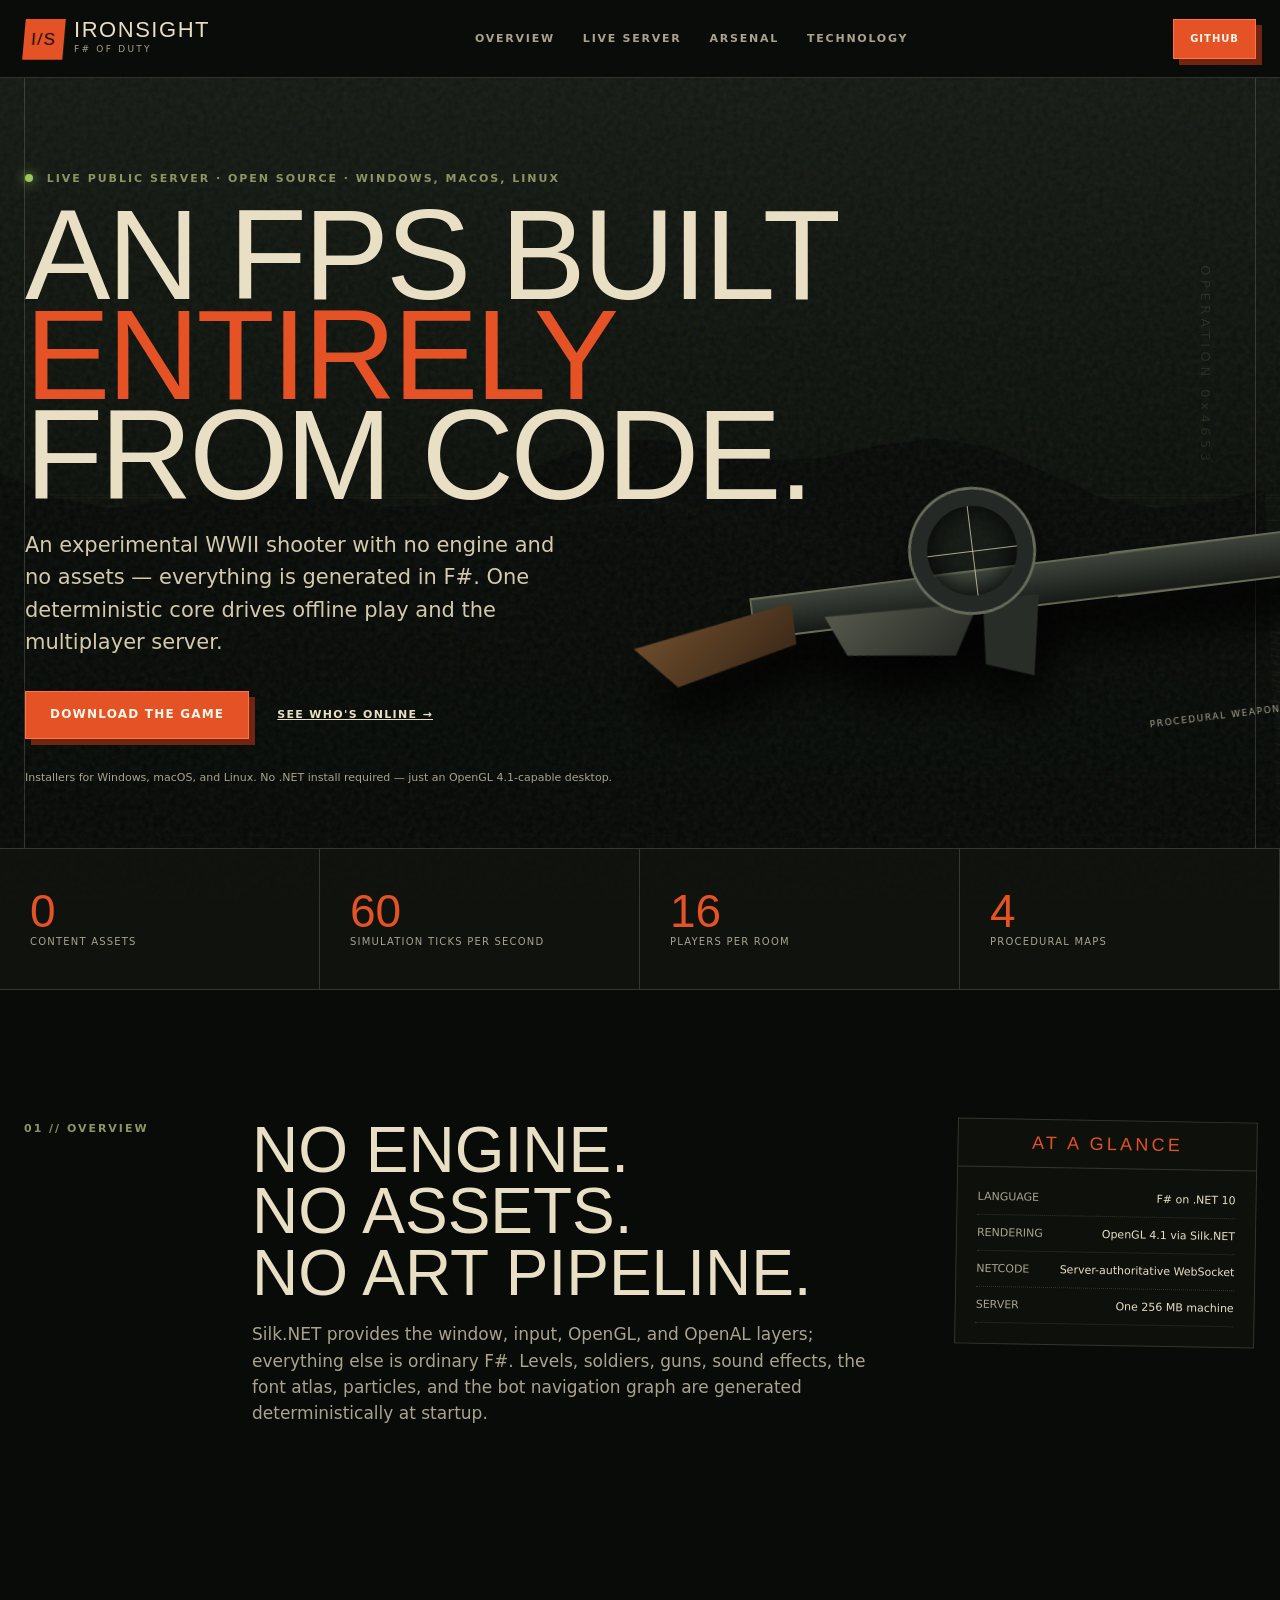
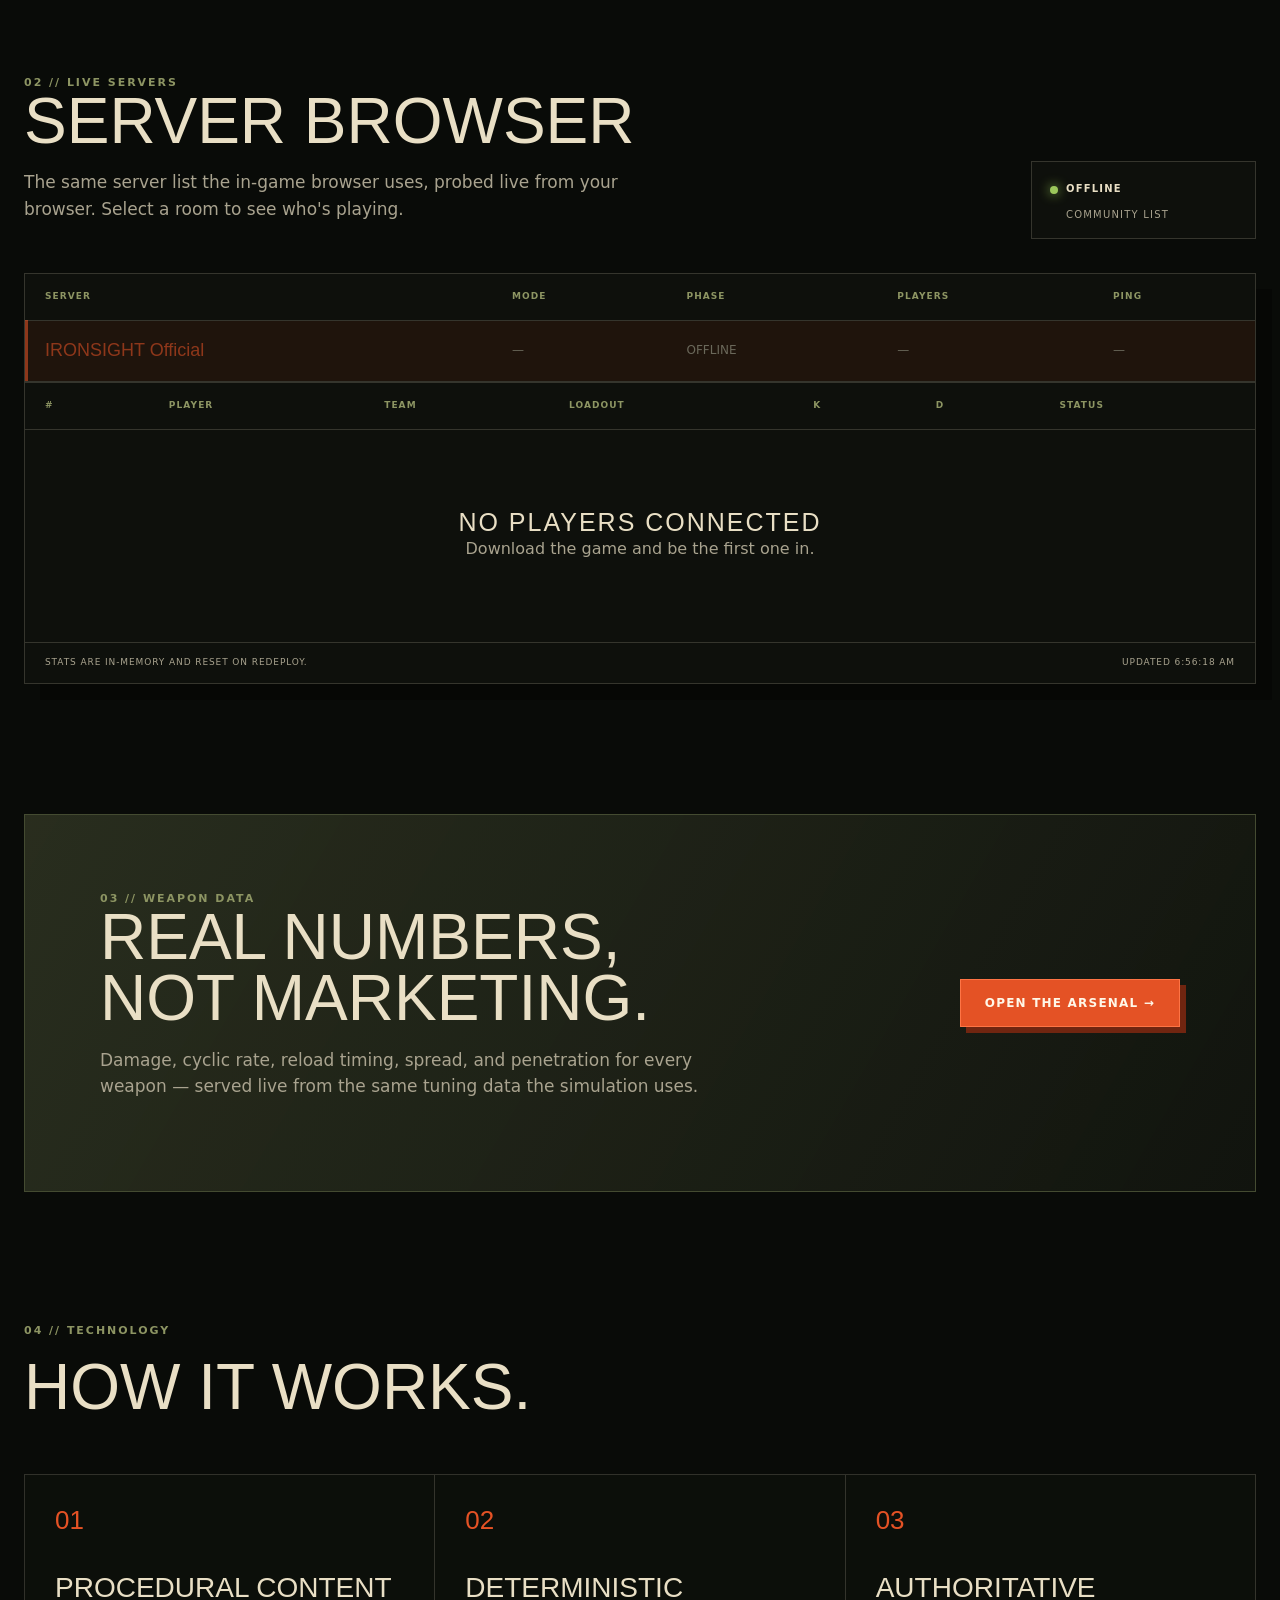
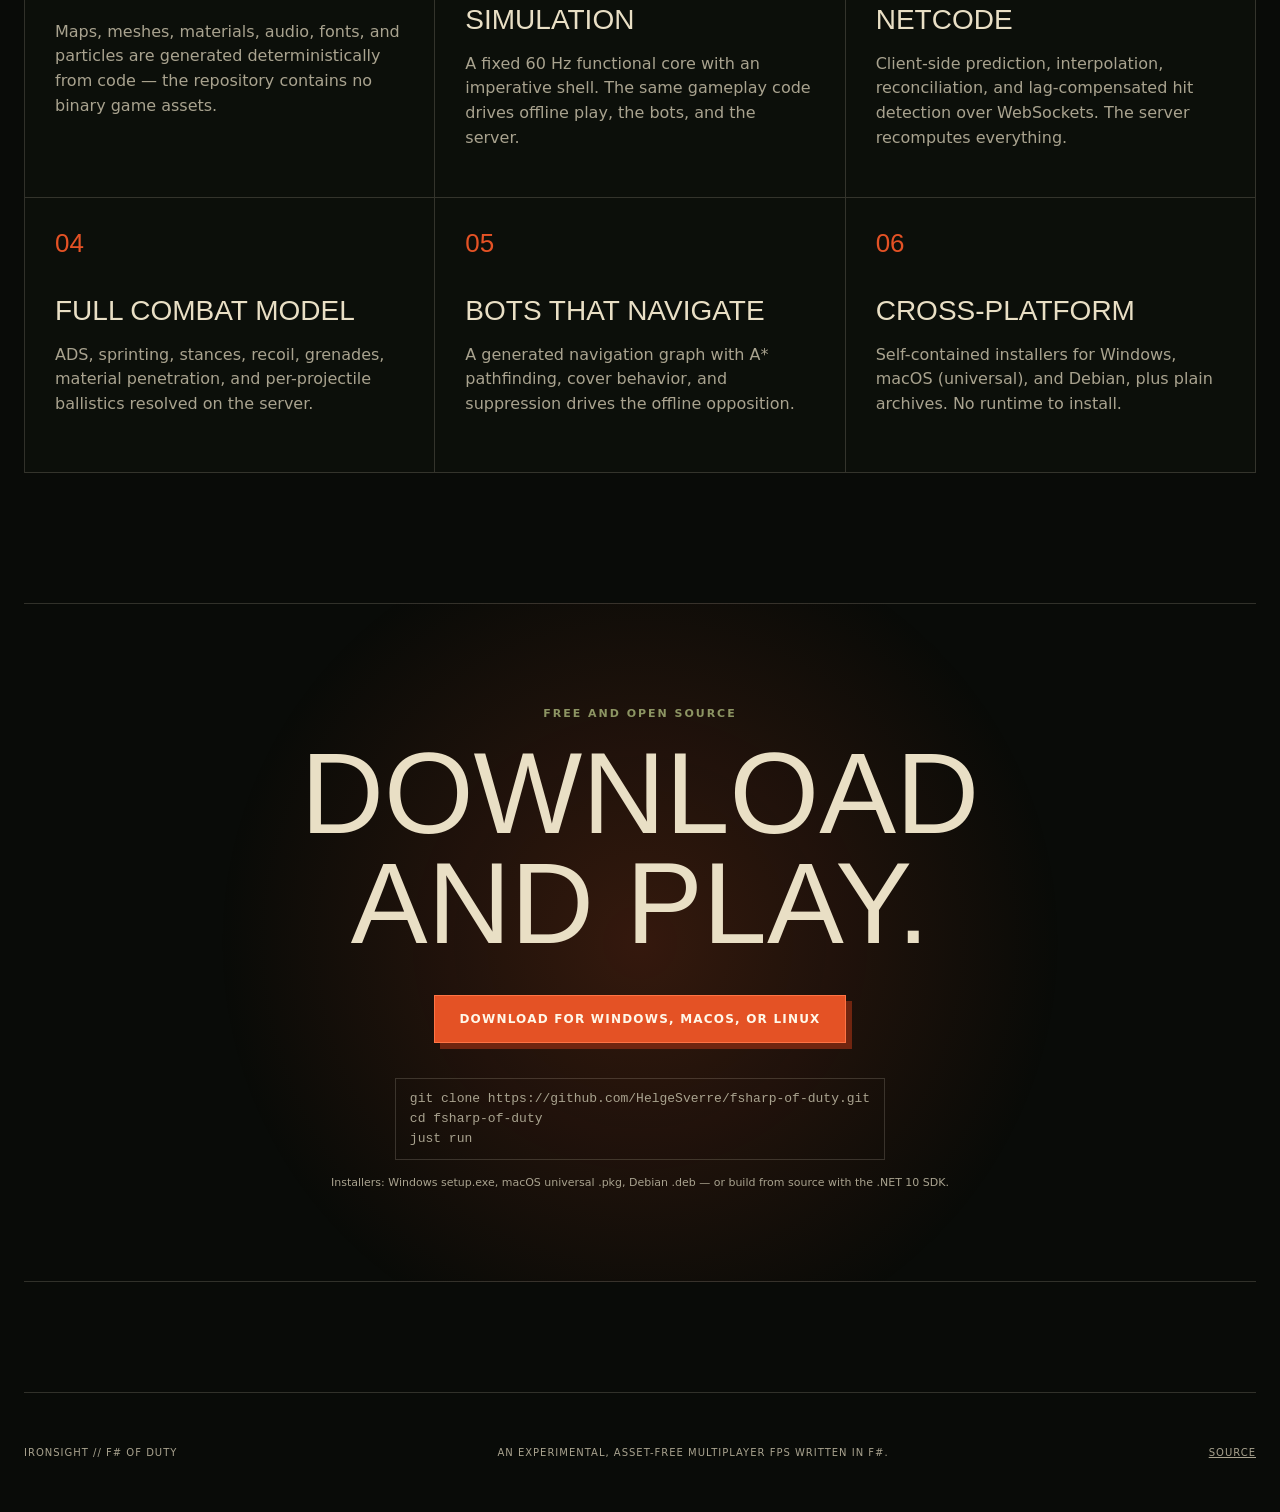
==== website/index.html @ 3918a2db "chore: the official server is IRONSIGHT Official, fix the status badge layout" ====
<!doctype html>
<html lang="en">
<head>
  <meta charset="utf-8">
  <meta name="viewport" content="width=device-width, initial-scale=1">
  <meta name="description" content="IRONSIGHT is an asset-free multiplayer WWII FPS written in F#. Every map, weapon, mesh, sound, and font is generated in code.">
  <meta name="theme-color" content="#090b08">
  <meta name="ironsight-api" content="https://fsharp-of-duty.fly.dev">
  <title>IRONSIGHT — an asset-free multiplayer FPS written in F#</title>
  <link rel="icon" href="favicon.svg" type="image/svg+xml">
  <link rel="stylesheet" href="styles.css">
  <script src="app.js" defer></script>
</head>
<body>
  <canvas id="battlefield" aria-hidden="true"></canvas>
  <div class="noise" aria-hidden="true"></div>

  <header class="site-header">
    <a class="brand" href="#top" aria-label="IRONSIGHT home">
      <span class="brand-mark">I/S</span>
      <span>IRONSIGHT</span>
      <small>F# OF DUTY</small>
    </a>
    <nav aria-label="Main navigation">
      <a href="#intel">Overview</a>
      <a href="#leaderboard">Live server</a>
      <a href="arsenal.html">Arsenal</a>
      <a href="#features">Technology</a>
    </nav>
    <a class="button button-small" href="https://github.com/HelgeSverre/fsharp-of-duty">GitHub</a>
  </header>

  <main id="top">
    <section class="hero shell">
      <div class="eyebrow"><span class="live-dot"></span> Live public server · open source · Windows, macOS, Linux</div>
      <h1>An FPS built<br><em>entirely</em><br>from code.</h1>
      <p class="hero-copy">An experimental WWII shooter with no engine and no assets —
        everything is generated in F#. One deterministic core drives offline play
        and the multiplayer server.</p>
      <div class="hero-actions">
        <a class="button" href="https://github.com/HelgeSverre/fsharp-of-duty/releases/latest">Download the game</a>
        <a class="text-link" href="#leaderboard">See who's online →</a>
      </div>
      <p class="fine-print">Installers for Windows, macOS, and Linux. No .NET install required — just an OpenGL 4.1-capable desktop.</p>

      <div class="hero-object" aria-hidden="true">
        <div class="scope-ring"><div class="crosshair"></div></div>
        <div class="rifle">
          <i class="barrel"></i><i class="receiver"></i><i class="stock"></i><i class="mag"></i>
        </div>
        <span class="object-label">PROCEDURAL WEAPON MODEL</span>
      </div>
    </section>

    <section class="ticker" aria-label="Project statistics">
      <div><strong>0</strong><span>content assets</span></div>
      <div><strong>60</strong><span>simulation ticks per second</span></div>
      <div><strong>16</strong><span>players per room</span></div>
      <div><strong>4</strong><span>procedural maps</span></div>
    </section>

    <section id="intel" class="manifesto shell">
      <div class="section-number">01 // OVERVIEW</div>
      <div>
        <h2>No engine.<br>No assets.<br>No art pipeline.</h2>
        <p>Silk.NET provides the window, input, OpenGL, and OpenAL layers; everything
          else is ordinary F#. Levels, soldiers, guns, sound effects, the font atlas,
          particles, and the bot navigation graph are generated deterministically at startup.</p>
      </div>
      <aside class="classified">
        <span>AT A GLANCE</span>
        <dl>
          <div><dt>Language</dt><dd>F# on .NET 10</dd></div>
          <div><dt>Rendering</dt><dd>OpenGL 4.1 via Silk.NET</dd></div>
          <div><dt>Netcode</dt><dd>Server-authoritative WebSocket</dd></div>
          <div><dt>Server</dt><dd>One 256 MB machine</dd></div>
        </dl>
      </aside>
    </section>

    <section id="leaderboard" class="war-room shell">
      <div class="section-heading">
        <div>
          <div class="section-number">02 // LIVE SERVERS</div>
          <h2>Server browser</h2>
          <p>The same server list the in-game browser uses, probed live from your browser.
            Select a room to see who's playing.</p>
        </div>
        <div class="server-badge"><span class="live-dot"></span><b id="server-status">CONNECTING</b><small>COMMUNITY LIST</small></div>
      </div>

      <div class="leaderboard-frame">
        <div class="table-wrap">
          <table>
            <thead><tr><th>Server</th><th>Mode</th><th>Phase</th><th>Players</th><th>Ping</th></tr></thead>
            <tbody id="server-body"></tbody>
          </table>
        </div>
        <div class="table-wrap">
          <table>
            <thead><tr><th>#</th><th>Player</th><th>Team</th><th>Loadout</th><th>K</th><th>D</th><th>Status</th></tr></thead>
            <tbody id="leaderboard-body"></tbody>
          </table>
          <div id="empty-state" class="empty-state">
            <strong>NO PLAYERS CONNECTED</strong>
            <span>Download the game and be the first one in.</span>
          </div>
        </div>
        <footer><span>Stats are in-memory and reset on redeploy.</span><span id="last-updated">Awaiting first update</span></footer>
      </div>
    </section>

    <section class="arsenal-callout shell">
      <div>
        <div class="section-number">03 // WEAPON DATA</div>
        <h2>Real numbers,<br>not marketing.</h2>
        <p>Damage, cyclic rate, reload timing, spread, and penetration for every
          weapon — served live from the same tuning data the simulation uses.</p>
      </div>
      <a class="button" href="arsenal.html">Open the arsenal →</a>
    </section>

    <section id="features" class="features shell">
      <div class="section-number">04 // TECHNOLOGY</div>
      <h2>How it works.</h2>
      <div class="feature-grid">
        <article><b>01</b><h3>Procedural content</h3><p>Maps, meshes, materials, audio, fonts, and particles are generated deterministically from code — the repository contains no binary game assets.</p></article>
        <article><b>02</b><h3>Deterministic simulation</h3><p>A fixed 60 Hz functional core with an imperative shell. The same gameplay code drives offline play, the bots, and the server.</p></article>
        <article><b>03</b><h3>Authoritative netcode</h3><p>Client-side prediction, interpolation, reconciliation, and lag-compensated hit detection over WebSockets. The server recomputes everything.</p></article>
        <article><b>04</b><h3>Full combat model</h3><p>ADS, sprinting, stances, recoil, grenades, material penetration, and per-projectile ballistics resolved on the server.</p></article>
        <article><b>05</b><h3>Bots that navigate</h3><p>A generated navigation graph with A* pathfinding, cover behavior, and suppression drives the offline opposition.</p></article>
        <article><b>06</b><h3>Cross-platform</h3><p>Self-contained installers for Windows, macOS (universal), and Debian, plus plain archives. No runtime to install.</p></article>
      </div>
    </section>

    <section class="cta shell">
      <p class="eyebrow">FREE AND OPEN SOURCE</p>
      <h2>Download<br>and play.</h2>
      <a class="button" href="https://github.com/HelgeSverre/fsharp-of-duty/releases/latest">Download for Windows, macOS, or Linux</a>
      <code id="quick-start" title="Click to copy">git clone https://github.com/HelgeSverre/fsharp-of-duty.git
cd fsharp-of-duty
just run</code>
      <p class="fine-print">Installers: Windows setup.exe, macOS universal .pkg, Debian .deb — or build from source with the .NET 10 SDK.</p>
    </section>
  </main>

  <footer class="site-footer shell">
    <span>IRONSIGHT // F# OF DUTY</span>
    <span>An experimental, asset-free multiplayer FPS written in F#.</span>
    <a href="https://github.com/HelgeSverre/fsharp-of-duty">SOURCE</a>
  </footer>
</body>
</html>
---- website/styles.css ----
:root {
  --ink: #090b08;
  --panel: rgba(15, 18, 13, .88);
  --panel-solid: #12150f;
  --paper: #e9dfc5;
  --muted: #a9a38f;
  --olive: #8d9563;
  --olive-dark: #444b31;
  --signal: #e45225;
  --signal-light: #ff7445;
  --line: rgba(233, 223, 197, .18);
  --display: Impact, Haettenschweiler, "Arial Narrow Bold", sans-serif;
  --body: Inter, ui-sans-serif, system-ui, -apple-system, BlinkMacSystemFont, "Segoe UI", sans-serif;
}

* { box-sizing: border-box; }
[hidden] { display: none !important; }
html { scroll-behavior: smooth; }
body { margin: 0; color: var(--paper); background: var(--ink); font-family: var(--body); line-height: 1.55; overflow-x: hidden; }
a { color: inherit; }
button, input { font: inherit; }
#battlefield { position: fixed; inset: 0; width: 100%; height: 100%; z-index: -3; opacity: .45; }
.noise { position: fixed; inset: 0; z-index: -2; pointer-events: none; opacity: .1; background-image: url("data:image/svg+xml,%3Csvg viewBox='0 0 180 180' xmlns='http://www.w3.org/2000/svg'%3E%3Cfilter id='n'%3E%3CfeTurbulence type='fractalNoise' baseFrequency='.9' numOctaves='4' stitchTiles='stitch'/%3E%3C/filter%3E%3Crect width='100%25' height='100%25' filter='url(%23n)' opacity='.7'/%3E%3C/svg%3E"); }
.shell { width: min(1240px, calc(100% - 48px)); margin-inline: auto; }

.site-header { position: sticky; top: 0; z-index: 20; min-height: 78px; padding: 12px max(24px, calc((100vw - 1240px)/2)); display: flex; align-items: center; justify-content: space-between; gap: 30px; background: rgba(9, 11, 8, .9); border-bottom: 1px solid var(--line); backdrop-filter: blur(15px); }
.brand { display: grid; grid-template-columns: 40px auto; column-gap: 10px; text-decoration: none; font: 22px/1 var(--display); letter-spacing: .07em; }
.brand-mark { grid-row: 1 / 3; width: 40px; height: 40px; display: grid; place-items: center; color: var(--ink); background: var(--signal); transform: skew(-5deg); font-size: 17px; }
.brand small { color: var(--muted); font: 9px/1.2 var(--body); letter-spacing: .25em; }
.site-header nav { display: flex; gap: 28px; }
.site-header nav a { color: var(--muted); text-decoration: none; text-transform: uppercase; font-size: 11px; font-weight: 800; letter-spacing: .16em; }
.site-header nav a:hover, .site-header nav a.active { color: var(--paper); }
.button { display: inline-flex; align-items: center; justify-content: center; min-height: 48px; padding: 0 24px; border: 1px solid var(--signal-light); color: #fff7e8; background: var(--signal); box-shadow: 6px 6px 0 #702510; text-decoration: none; text-transform: uppercase; font-size: 12px; font-weight: 900; letter-spacing: .1em; transition: transform .18s, box-shadow .18s; }
.button:hover { transform: translate(3px, 3px); box-shadow: 3px 3px 0 #702510; }
.button-small { min-height: 40px; padding: 0 16px; font-size: 10px; }
.eyebrow, .section-number { color: var(--olive); font-size: 11px; font-weight: 900; letter-spacing: .18em; text-transform: uppercase; }
.live-dot { display: inline-block; width: 8px; height: 8px; margin-right: 8px; border-radius: 50%; background: #9bc75b; box-shadow: 0 0 12px #9bc75b; animation: pulse 2s infinite; }

.hero { position: relative; min-height: 770px; padding-top: 92px; border-left: 1px solid var(--line); border-right: 1px solid var(--line); }
.hero::before { content: "OPERATION 0x4653"; position: absolute; right: -50px; top: 280px; color: rgba(233,223,197,.11); font: 13px var(--body); letter-spacing: .35em; transform: rotate(90deg); }
.hero h1, .arsenal-hero h1 { position: relative; z-index: 2; max-width: 820px; margin: 18px 0 24px; font: clamp(74px, 10vw, 148px)/.78 var(--display); letter-spacing: -.025em; text-transform: uppercase; }
.hero h1 em, .arsenal-hero h1 em { color: var(--signal); font-style: normal; }
.hero-copy { position: relative; z-index: 2; max-width: 560px; color: #d3c9ad; font-size: clamp(17px, 2vw, 21px); }
.hero-actions { position: relative; z-index: 2; display: flex; align-items: center; gap: 28px; margin-top: 32px; }
.text-link { color: var(--paper); text-transform: uppercase; font-size: 11px; font-weight: 900; letter-spacing: .12em; }
.fine-print { max-width: 650px; margin-top: 30px; color: var(--muted); font-size: 11px; }
.hero-object { position: absolute; z-index: 1; right: -60px; bottom: 85px; width: 650px; height: 330px; filter: drop-shadow(0 35px 25px #000); transform: rotate(-7deg); }
.rifle { position: absolute; top: 135px; right: 5px; width: 580px; height: 44px; background: linear-gradient(#3d433b, #171a16); border: 2px solid #686d58; transform: perspective(600px) rotateY(-8deg); }
.rifle .barrel { position: absolute; right: -105px; top: 8px; width: 140px; height: 13px; background: #252925; border: 2px solid #575c51; }
.rifle .receiver { position: absolute; left: 80px; bottom: -42px; width: 165px; height: 55px; background: linear-gradient(145deg,#55584c,#242722); clip-path: polygon(0 0,100% 8%,82% 100%,12% 78%); }
.rifle .stock { position: absolute; left: -145px; top: 8px; width: 190px; height: 76px; background: linear-gradient(145deg,#75522f,#342315); clip-path: polygon(0 38%,100% 0,100% 58%,25% 100%); }
.rifle .mag { position: absolute; left: 245px; top: 30px; width: 62px; height: 80px; background: #292d27; clip-path: polygon(8% 0,100% 0,77% 100%,0 80%); }
.scope-ring { position: absolute; z-index: 3; left: 252px; top: 55px; width: 122px; height: 122px; border: 16px solid #252925; border-radius: 50%; box-shadow: 0 0 0 3px #666b5d, inset 0 0 30px #000; background: rgba(96,118,96,.2); }
.crosshair::before, .crosshair::after { content: ""; position: absolute; background: rgba(233,223,197,.7); }
.crosshair::before { left: 50%; top: 0; width: 1px; height: 100%; }
.crosshair::after { top: 50%; left: 0; width: 100%; height: 1px; }
.object-label { position: absolute; right: 5px; bottom: 15px; color: var(--muted); font: 9px var(--body); letter-spacing: .18em; }

.ticker { display: grid; grid-template-columns: repeat(4, 1fr); border-block: 1px solid var(--line); background: rgba(18,21,15,.8); }
.ticker div { min-height: 140px; padding: 30px; display: flex; flex-direction: column; justify-content: center; border-right: 1px solid var(--line); }
.ticker strong { color: var(--signal); font: 46px/1 var(--display); }
.ticker span { color: var(--muted); font-size: 10px; text-transform: uppercase; letter-spacing: .12em; }

.manifesto { display: grid; grid-template-columns: 180px 1fr 300px; gap: 48px; padding-block: 130px; }
.manifesto h2, .section-heading h2, .features > h2, .arsenal-callout h2, .cta h2 { margin: 0; font: clamp(40px, 5vw, 68px)/.96 var(--display); text-transform: uppercase; }
.manifesto p, .section-heading p, .arsenal-callout p { max-width: 630px; color: var(--muted); font-size: 17px; }
.classified { align-self: start; border: 1px solid var(--line); background: var(--panel); transform: rotate(1deg); }
.classified > span { display: block; padding: 13px 18px; color: var(--signal); border-bottom: 1px solid var(--line); font: 18px var(--display); letter-spacing: .18em; text-align: center; }
.classified dl { margin: 0; padding: 12px 20px 20px; }
.classified dl div { display: flex; justify-content: space-between; gap: 16px; padding: 9px 0; border-bottom: 1px dotted var(--line); font-size: 11px; }
.classified dt { color: var(--muted); text-transform: uppercase; }
.classified dd { margin: 0; text-align: right; }

.war-room { padding-block: 100px 130px; }
.section-heading { display: flex; justify-content: space-between; align-items: end; gap: 40px; margin-bottom: 34px; }
.server-badge, .data-source { min-width: 225px; padding: 15px 18px; border: 1px solid var(--line); background: var(--panel); }
.server-badge b, .data-source b { display: inline-block; vertical-align: middle; font-size: 10px; letter-spacing: .12em; }
.server-badge small, .data-source small { display: block; font-size: 10px; letter-spacing: .12em; }
.server-badge small, .data-source small { margin: 6px 0 0 16px; color: var(--muted); }
.weapon-tabs { display: flex; gap: 4px; overflow-x: auto; }
.weapon-tab { padding: 13px 20px; border: 1px solid var(--line); color: var(--muted); background: #0b0d0a; cursor: pointer; white-space: nowrap; text-transform: uppercase; font-size: 10px; font-weight: 900; letter-spacing: .12em; }
.weapon-tab.active { color: var(--paper); border-color: var(--signal); background: #37170d; }
.leaderboard-frame { border: 1px solid var(--line); background: var(--panel); box-shadow: 16px 16px 0 rgba(0,0,0,.3); }
.table-wrap { position: relative; min-height: 260px; overflow-x: auto; }
.table-wrap + .table-wrap { border-top: 1px solid var(--line); }
.table-wrap:has(#server-body) { min-height: 0; }
#server-body tr { cursor: pointer; }
#server-body tr:hover { background: rgba(68,75,49,.2); }
#server-body tr.selected { background: rgba(216,74,32,.14); box-shadow: inset 3px 0 0 var(--signal); }
#server-body tr.offline { color: var(--muted); opacity: .6; }
table { width: 100%; border-collapse: collapse; }
th, td { padding: 16px 20px; border-bottom: 1px solid var(--line); text-align: left; font-size: 12px; }
th { color: var(--olive); text-transform: uppercase; letter-spacing: .12em; font-size: 9px; }
td:first-child { color: var(--signal); font-family: var(--display); font-size: 18px; }
.status-alive { color: #9bc75b; }
.status-down { color: var(--signal-light); }
.empty-state { position: absolute; inset: 45px 0 0; display: flex; flex-direction: column; align-items: center; justify-content: center; color: var(--muted); text-align: center; }
.empty-state strong { color: var(--paper); font: 25px var(--display); letter-spacing: .08em; }
.leaderboard-frame footer { display: flex; justify-content: space-between; gap: 25px; padding: 13px 20px; color: var(--muted); border-top: 1px solid var(--line); font-size: 9px; text-transform: uppercase; letter-spacing: .1em; }

.arsenal-callout { display: flex; align-items: center; justify-content: space-between; gap: 60px; padding: 75px; border: 1px solid var(--olive-dark); background: linear-gradient(120deg, rgba(68,75,49,.55), rgba(18,21,15,.95)); }
.arsenal-callout > div { max-width: 770px; }
.features { padding-block: 130px; }
.features > h2 { margin: 18px 0 55px; }
.feature-grid { display: grid; grid-template-columns: repeat(3, 1fr); border-top: 1px solid var(--line); border-left: 1px solid var(--line); }
.feature-grid article { min-height: 275px; padding: 30px; border-right: 1px solid var(--line); border-bottom: 1px solid var(--line); background: rgba(14,17,12,.72); }
.feature-grid article > b, .doctrine-grid article > b { color: var(--signal); font: 26px var(--display); }
.feature-grid h3 { margin: 35px 0 10px; font: 28px var(--display); text-transform: uppercase; }
.feature-grid p { color: var(--muted); }
.feature-grid small { color: var(--olive); }
.cta { margin-bottom: 110px; padding: 90px 30px; border-block: 1px solid var(--line); text-align: center; background: radial-gradient(circle, rgba(228,82,37,.2), transparent 60%); }
.cta h2 { margin: 16px 0 36px; font-size: clamp(60px, 9vw, 116px); }
.cta code { display: block; width: max-content; max-width: 100%; margin: 35px auto 0; padding: 10px 14px; color: var(--muted); border: 1px solid var(--line); overflow: auto; text-align: left; white-space: pre; cursor: copy; position: relative; }
.cta code.copied::after { content: "COPIED"; position: absolute; inset: 0; display: grid; place-items: center; background: var(--ink); color: var(--signal); }
.cta .fine-print { margin: 14px auto 0; text-align: center; }
.site-footer { min-height: 120px; display: flex; justify-content: space-between; align-items: center; gap: 25px; color: var(--muted); border-top: 1px solid var(--line); font-size: 10px; text-transform: uppercase; letter-spacing: .1em; }

/* Arsenal */
.arsenal-hero { padding: 110px 0 70px; }
.arsenal-hero h1 { max-width: 1100px; font-size: clamp(62px, 8vw, 122px); }
.arsenal-hero > p { max-width: 750px; color: var(--muted); font-size: 18px; }
.data-source { width: max-content; max-width: 100%; margin-top: 35px; }
.arsenal-controls { padding-block: 20px; border-block: 1px solid var(--line); }
.weapon-dossier { min-height: 600px; padding-block: 55px 120px; }
.dossier-loading { padding: 100px 20px; color: var(--muted); border: 1px solid var(--line); text-align: center; letter-spacing: .15em; }
.dossier-grid { display: grid; grid-template-columns: 1.1fr 1.4fr; border: 1px solid var(--line); background: var(--panel); }
.weapon-visual { position: relative; min-height: 520px; display: flex; flex-direction: column; justify-content: space-between; padding: 45px; overflow: hidden; border-right: 1px solid var(--line); background: radial-gradient(circle at 55% 45%, rgba(141,149,99,.28), transparent 52%); }
.weapon-visual::before { content: attr(data-index); position: absolute; right: -15px; bottom: -70px; color: rgba(233,223,197,.05); font: 360px/1 var(--display); }
.weapon-visual h2 { position: relative; margin: 0; font: clamp(45px, 6vw, 80px)/.88 var(--display); text-transform: uppercase; }
.weapon-visual p { position: relative; color: var(--olive); font-size: 11px; letter-spacing: .14em; text-transform: uppercase; }
.weapon-silhouette { position: relative; height: 200px; margin-block: 25px; transform: rotate(-5deg); filter: drop-shadow(15px 25px 10px #000); }
.weapon-silhouette .body { position: absolute; left: 12%; top: 74px; width: 70%; height: 38px; background: linear-gradient(#74786a,#262924); clip-path: polygon(0 17%,95% 0,100% 63%,8% 100%); }
.weapon-silhouette .long-barrel { position: absolute; left: 66%; top: 72px; width: 35%; height: 9px; background: #555a50; }
.weapon-silhouette .wood { position: absolute; left: 0; top: 87px; width: 30%; height: 67px; background: linear-gradient(140deg,#79512d,#2b1c12); clip-path: polygon(0 25%,100% 0,90% 55%,18% 100%); }
.weapon-silhouette .grip { position: absolute; left: 40%; top: 96px; width: 42px; height: 75px; background: #2a2e28; clip-path: polygon(0 0,100% 0,70% 100%,15% 75%); }
.weapon-silhouette.shotgun .body { height: 25px; }
.weapon-silhouette.pistol .body { left: 25%; width: 55%; }
.weapon-silhouette.pistol .wood { display: none; }
.weapon-silhouette.pistol .long-barrel { display: none; }
.weapon-silhouette.pistol .grip { left: 53%; }
.weapon-silhouette.auto .grip { height: 100px; transform: rotate(-8deg); }
.weapon-silhouette.sniper::after { content: ""; position: absolute; left: 42%; top: 38px; width: 100px; height: 38px; border: 10px solid #292c27; border-radius: 30px; }
.stat-panel { padding: 38px; }
.stat-panel header { display: flex; justify-content: space-between; gap: 20px; margin-bottom: 30px; padding-bottom: 22px; border-bottom: 1px solid var(--line); }
.stat-panel header b { color: var(--signal); font: 24px var(--display); letter-spacing: .08em; }
.stat-panel header span { color: var(--muted); font-size: 10px; text-transform: uppercase; letter-spacing: .12em; }
.stat-grid { display: grid; grid-template-columns: repeat(2, 1fr); gap: 1px; background: var(--line); border: 1px solid var(--line); }
.stat { min-height: 105px; padding: 18px; background: var(--panel-solid); }
.stat label { display: block; color: var(--muted); font-size: 9px; text-transform: uppercase; letter-spacing: .12em; }
.stat strong { display: block; margin-top: 7px; font: 35px/1 var(--display); }
.stat strong small { color: var(--olive); font: 10px var(--body); letter-spacing: .08em; }
.meter { height: 4px; margin-top: 13px; background: #292d23; }
.meter i { display: block; height: 100%; width: var(--value); max-width: 100%; background: var(--signal); }
.damage-note { margin-top: 25px; padding: 16px; color: var(--muted); border-left: 3px solid var(--signal); background: rgba(228,82,37,.06); font-size: 11px; }
.damage-doctrine { padding: 100px 0 140px; border-top: 1px solid var(--line); }
.doctrine-grid { display: grid; grid-template-columns: repeat(4,1fr); margin-top: 25px; }
.doctrine-grid article { padding: 25px; border: 1px solid var(--line); background: rgba(14,17,12,.72); }
.doctrine-grid h2 { margin: 28px 0 12px; font: 25px var(--display); text-transform: uppercase; }
.doctrine-grid p { color: var(--muted); font-size: 13px; }

@keyframes pulse { 50% { opacity: .4; } }
@media (max-width: 900px) {
  .site-header nav { display: none; }
  .hero { min-height: 730px; }
  .hero-object { opacity: .42; right: -220px; }
  .manifesto { grid-template-columns: 1fr; }
  .classified { max-width: 440px; }
  .ticker { grid-template-columns: repeat(2,1fr); }
  .feature-grid { grid-template-columns: repeat(2,1fr); }
  .arsenal-callout { align-items: flex-start; flex-direction: column; padding: 45px; }
  .dossier-grid { grid-template-columns: 1fr; }
  .weapon-visual { min-height: 400px; border-right: 0; border-bottom: 1px solid var(--line); }
  .doctrine-grid { grid-template-columns: repeat(2,1fr); }
}
@media (max-width: 600px) {
  .shell { width: min(100% - 28px, 1240px); }
  .site-header { min-height: 66px; padding-inline: 14px; }
  .site-header .button { display: none; }
  .hero { min-height: 680px; padding-top: 65px; }
  .hero h1 { font-size: clamp(58px, 20vw, 90px); }
  .hero-actions { align-items: flex-start; flex-direction: column; }
  .hero-object { bottom: 30px; transform: scale(.72) rotate(-7deg); transform-origin: right bottom; }
  .ticker div { min-height: 110px; padding: 20px 14px; }
  .ticker strong { font-size: 36px; }
  .manifesto, .war-room, .features { padding-block: 80px; }
  .section-heading { align-items: flex-start; flex-direction: column; }
  th:nth-child(3), td:nth-child(3), th:nth-child(4), td:nth-child(4) { display: none; }
  .leaderboard-frame footer, .site-footer { align-items: flex-start; flex-direction: column; padding-block: 25px; }
  .feature-grid { grid-template-columns: 1fr; }
  .arsenal-callout { padding: 35px 24px; }
  .arsenal-hero { padding-top: 75px; }
  .stat-panel { padding: 20px; }
  .stat-grid { grid-template-columns: 1fr; }
  .weapon-visual { min-height: 350px; padding: 28px; }
  .doctrine-grid { grid-template-columns: 1fr; }
}
@media (prefers-reduced-motion: reduce) {
  html { scroll-behavior: auto; }
  *, *::before, *::after { animation-duration: .01ms !important; animation-iteration-count: 1 !important; }
}
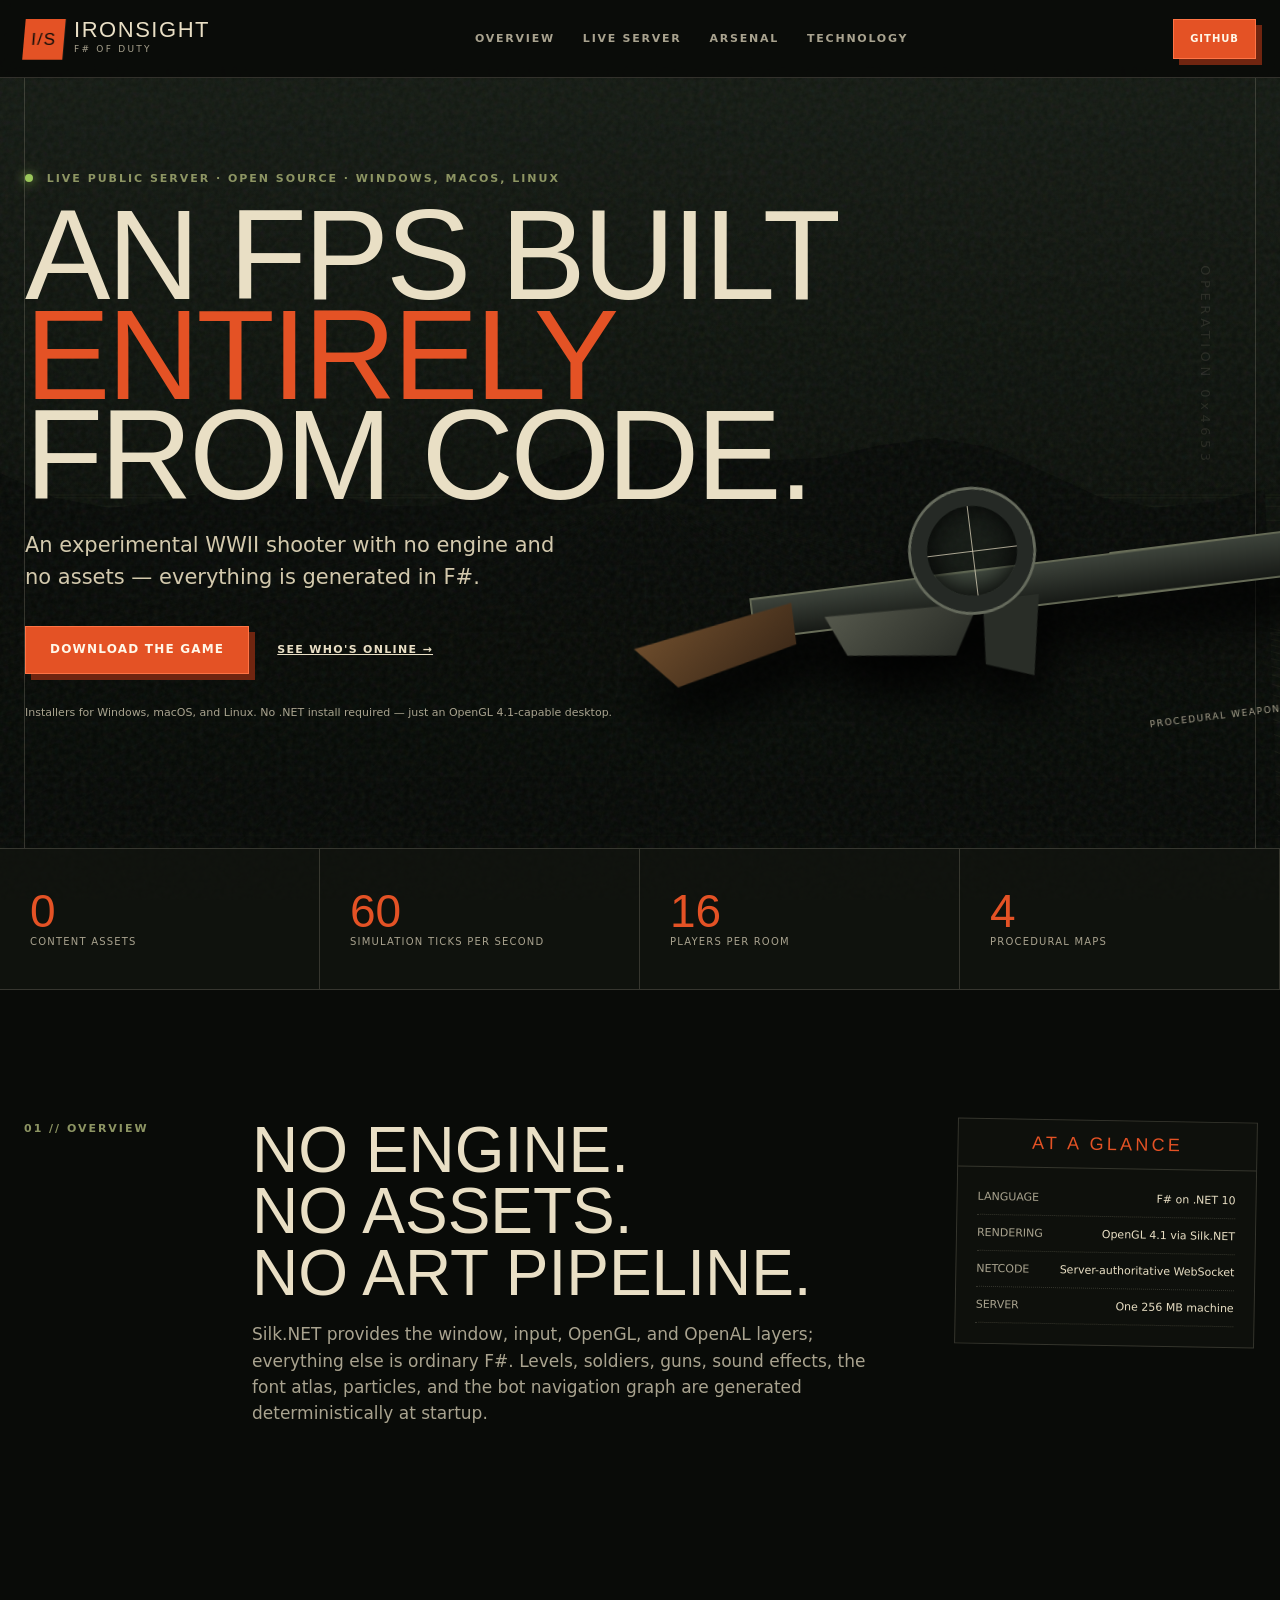
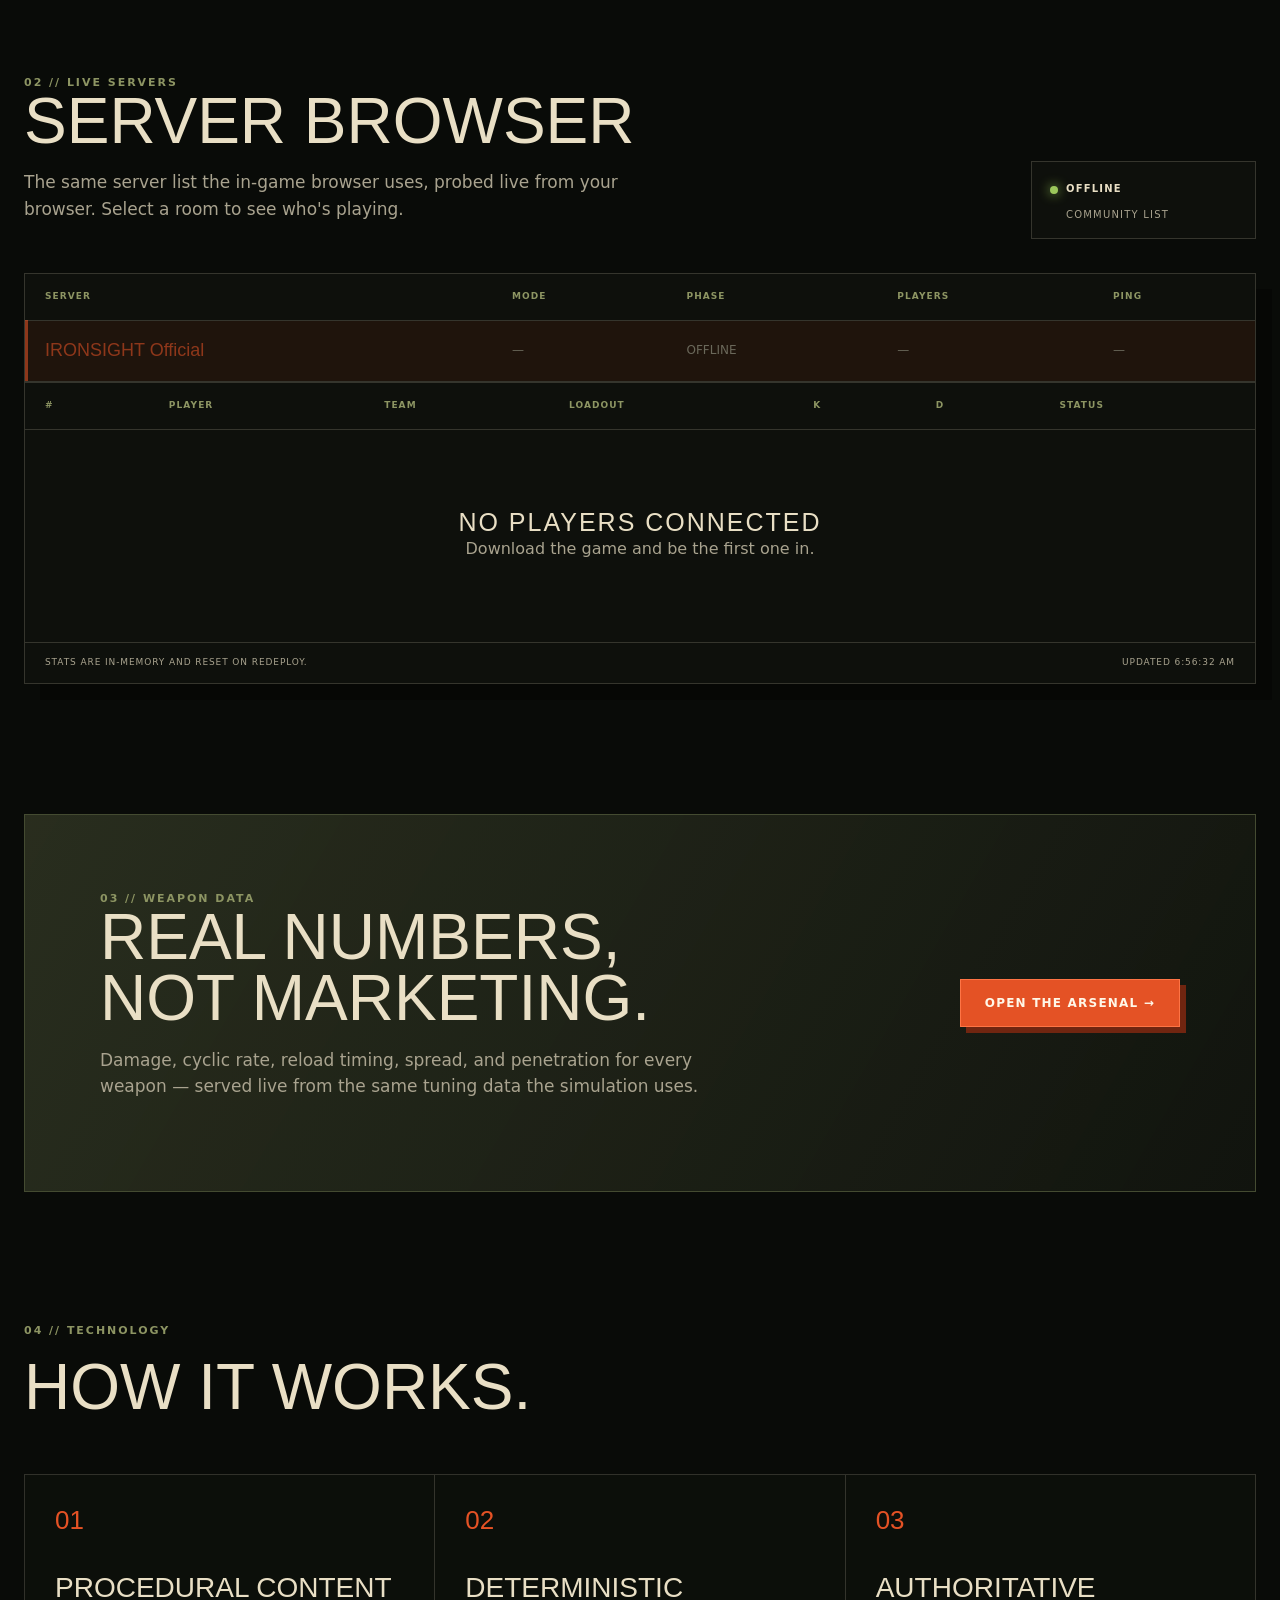
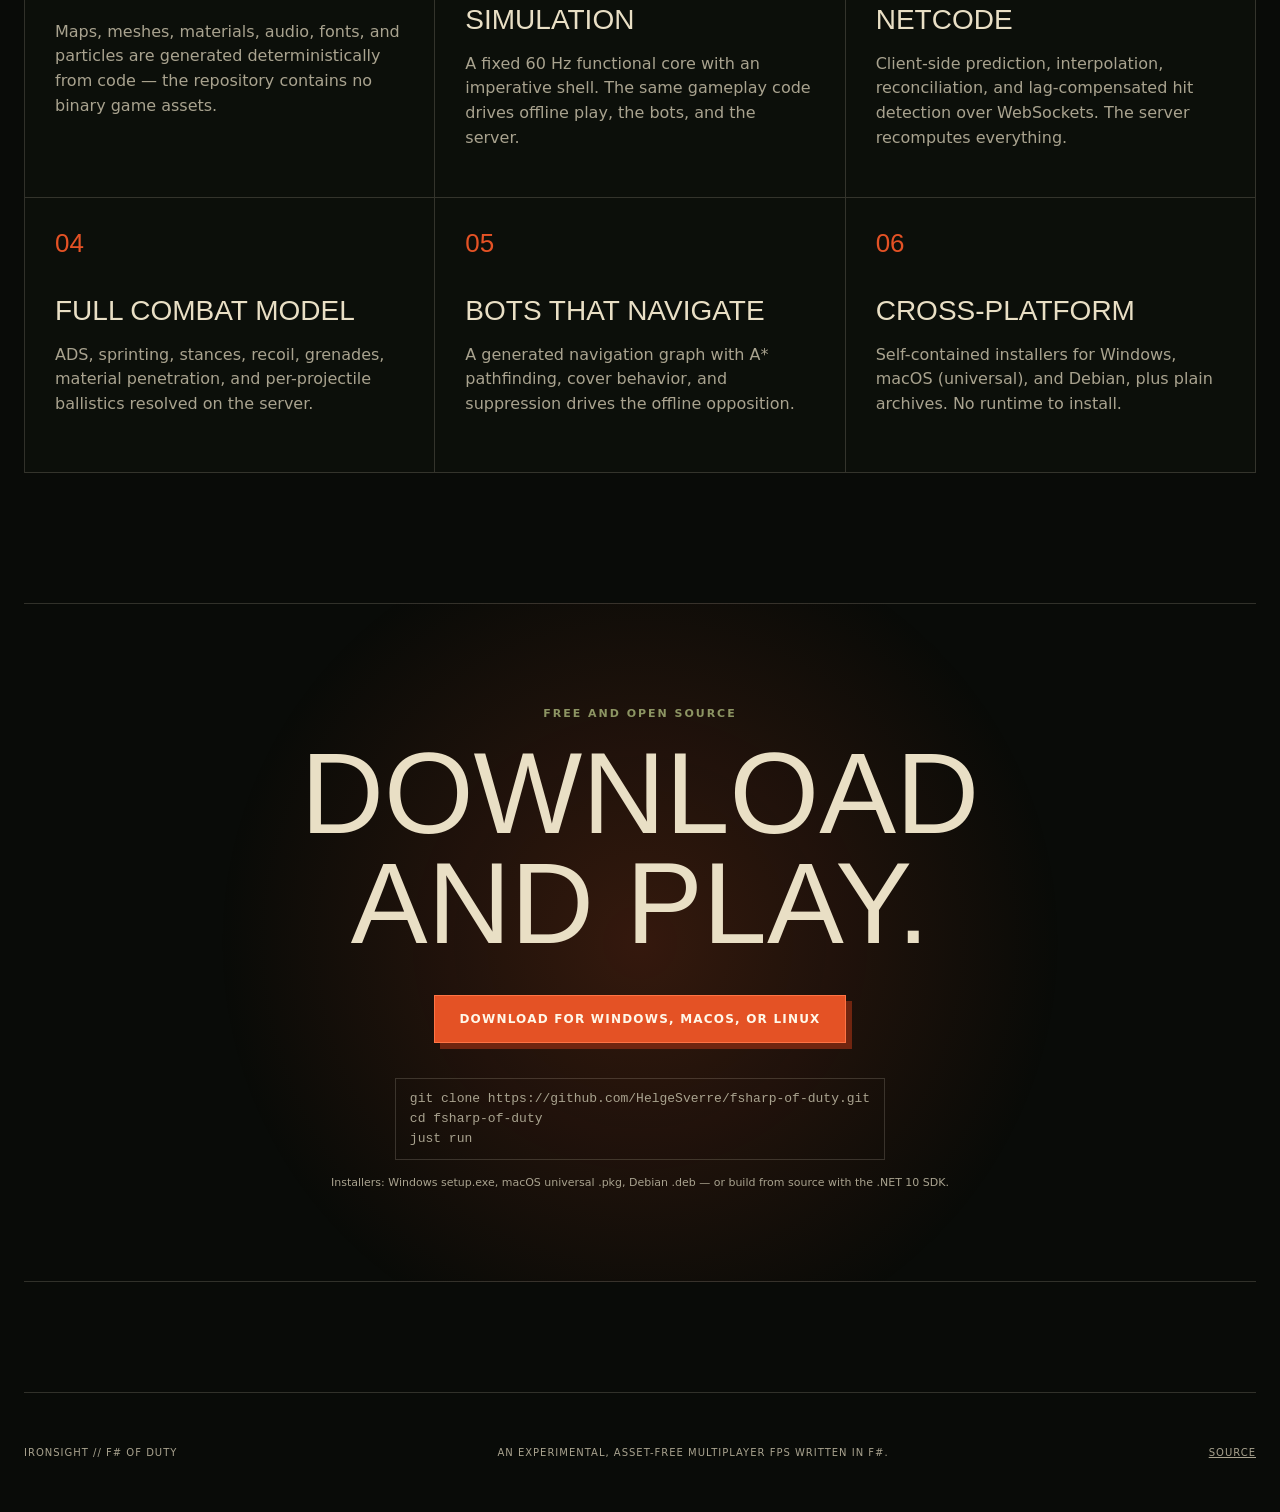
==== commit d90aca9b: "copy: cut the deterministic-core line from the hero" ====
--- a/website/index.html
+++ b/website/index.html
@@ -35,8 +35,7 @@
       <div class="eyebrow"><span class="live-dot"></span> Live public server · open source · Windows, macOS, Linux</div>
       <h1>An FPS built<br><em>entirely</em><br>from code.</h1>
       <p class="hero-copy">An experimental WWII shooter with no engine and no assets —
-        everything is generated in F#. One deterministic core drives offline play
-        and the multiplayer server.</p>
+        everything is generated in F#.</p>
       <div class="hero-actions">
         <a class="button" href="https://github.com/HelgeSverre/fsharp-of-duty/releases/latest">Download the game</a>
         <a class="text-link" href="#leaderboard">See who's online →</a>
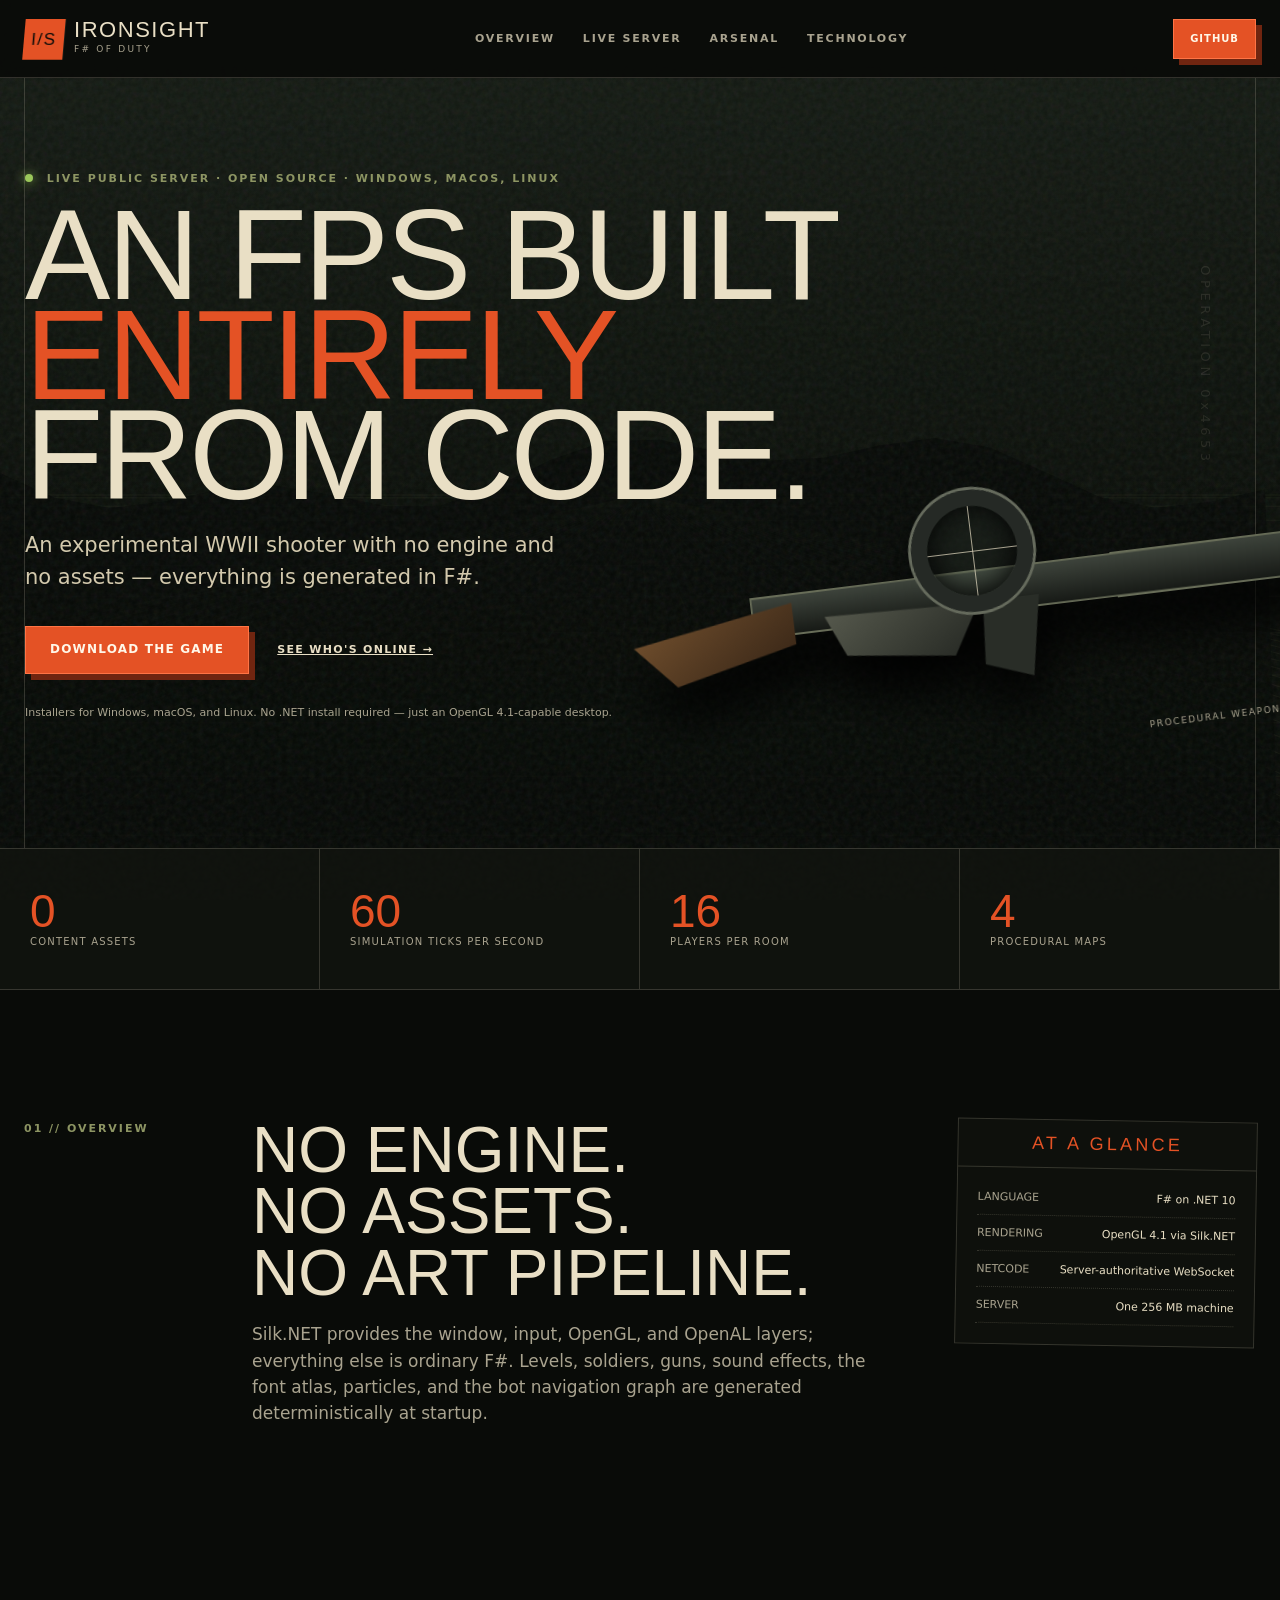
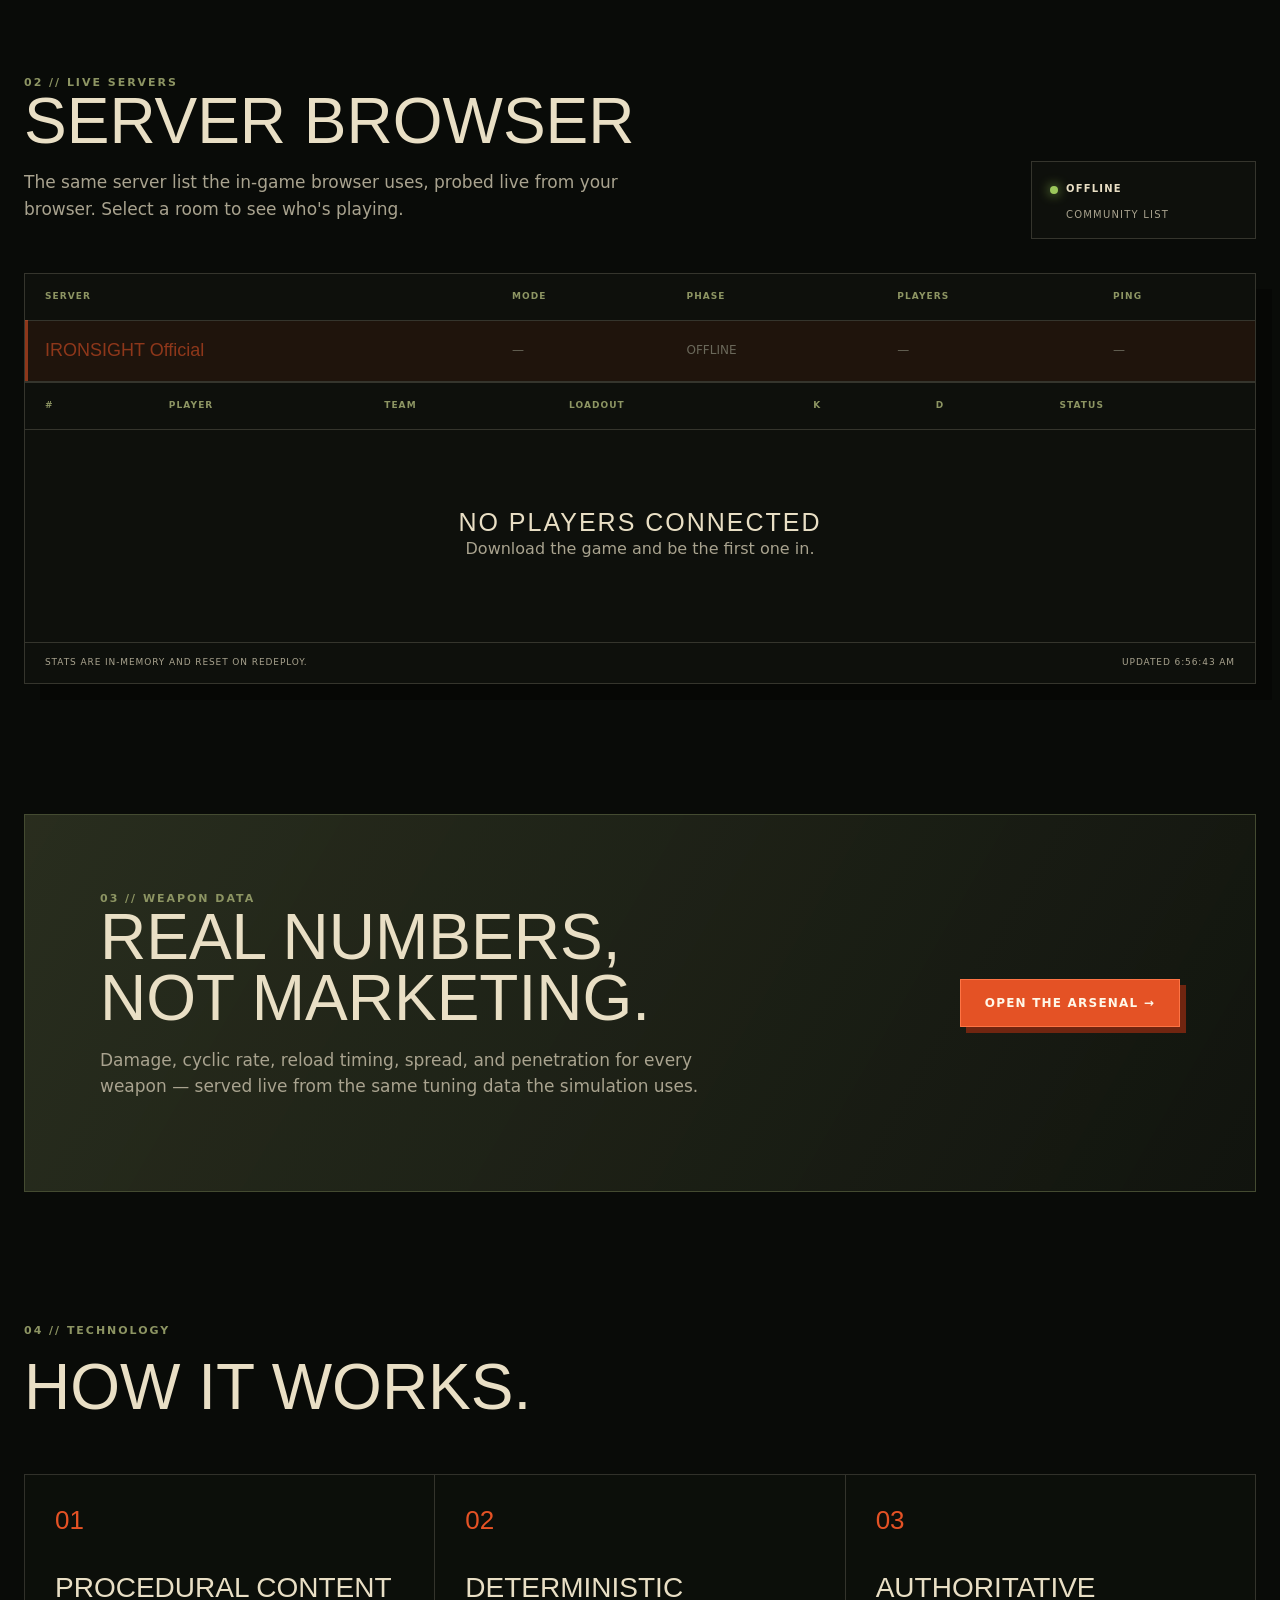
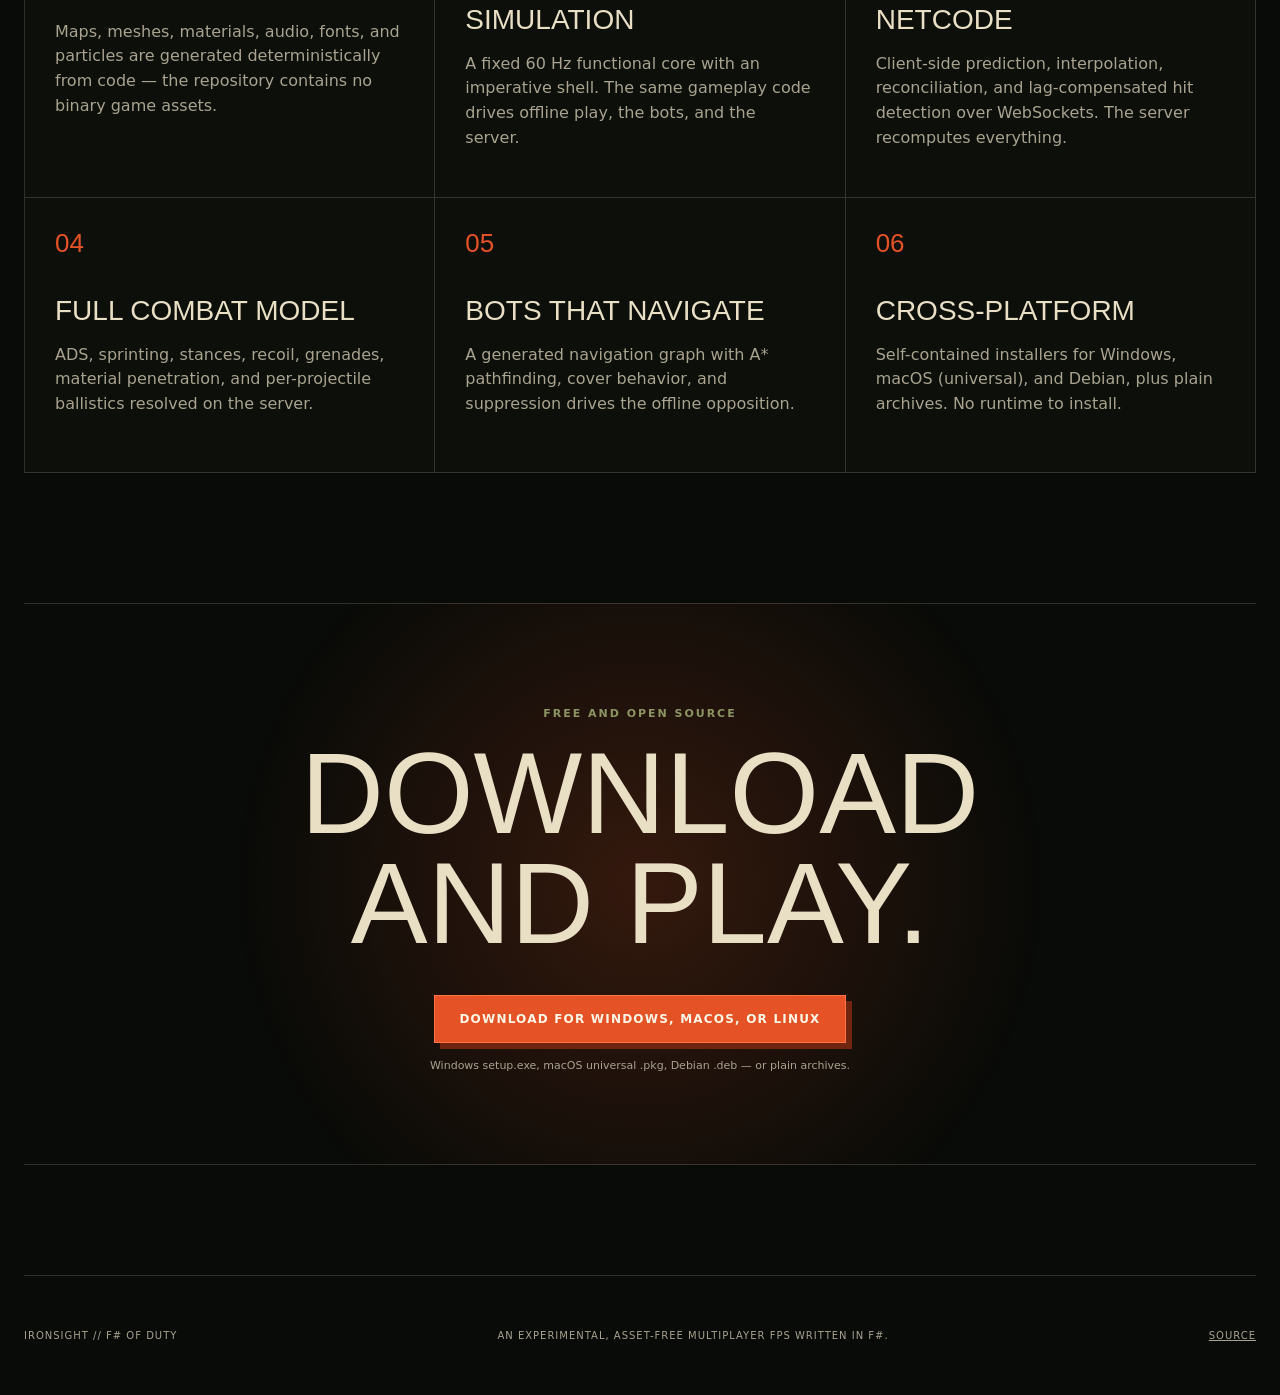
==== commit fbab2e69: "copy: the download CTA is just the download" ====
--- a/website/index.html
+++ b/website/index.html
@@ -136,10 +136,7 @@
       <p class="eyebrow">FREE AND OPEN SOURCE</p>
       <h2>Download<br>and play.</h2>
       <a class="button" href="https://github.com/HelgeSverre/fsharp-of-duty/releases/latest">Download for Windows, macOS, or Linux</a>
-      <code id="quick-start" title="Click to copy">git clone https://github.com/HelgeSverre/fsharp-of-duty.git
-cd fsharp-of-duty
-just run</code>
-      <p class="fine-print">Installers: Windows setup.exe, macOS universal .pkg, Debian .deb — or build from source with the .NET 10 SDK.</p>
+      <p class="fine-print">Windows setup.exe, macOS universal .pkg, Debian .deb — or plain archives.</p>
     </section>
   </main>
 
--- a/website/styles.css
+++ b/website/styles.css
@@ -110,8 +110,6 @@
 .feature-grid small { color: var(--olive); }
 .cta { margin-bottom: 110px; padding: 90px 30px; border-block: 1px solid var(--line); text-align: center; background: radial-gradient(circle, rgba(228,82,37,.2), transparent 60%); }
 .cta h2 { margin: 16px 0 36px; font-size: clamp(60px, 9vw, 116px); }
-.cta code { display: block; width: max-content; max-width: 100%; margin: 35px auto 0; padding: 10px 14px; color: var(--muted); border: 1px solid var(--line); overflow: auto; text-align: left; white-space: pre; cursor: copy; position: relative; }
-.cta code.copied::after { content: "COPIED"; position: absolute; inset: 0; display: grid; place-items: center; background: var(--ink); color: var(--signal); }
 .cta .fine-print { margin: 14px auto 0; text-align: center; }
 .site-footer { min-height: 120px; display: flex; justify-content: space-between; align-items: center; gap: 25px; color: var(--muted); border-top: 1px solid var(--line); font-size: 10px; text-transform: uppercase; letter-spacing: .1em; }
 
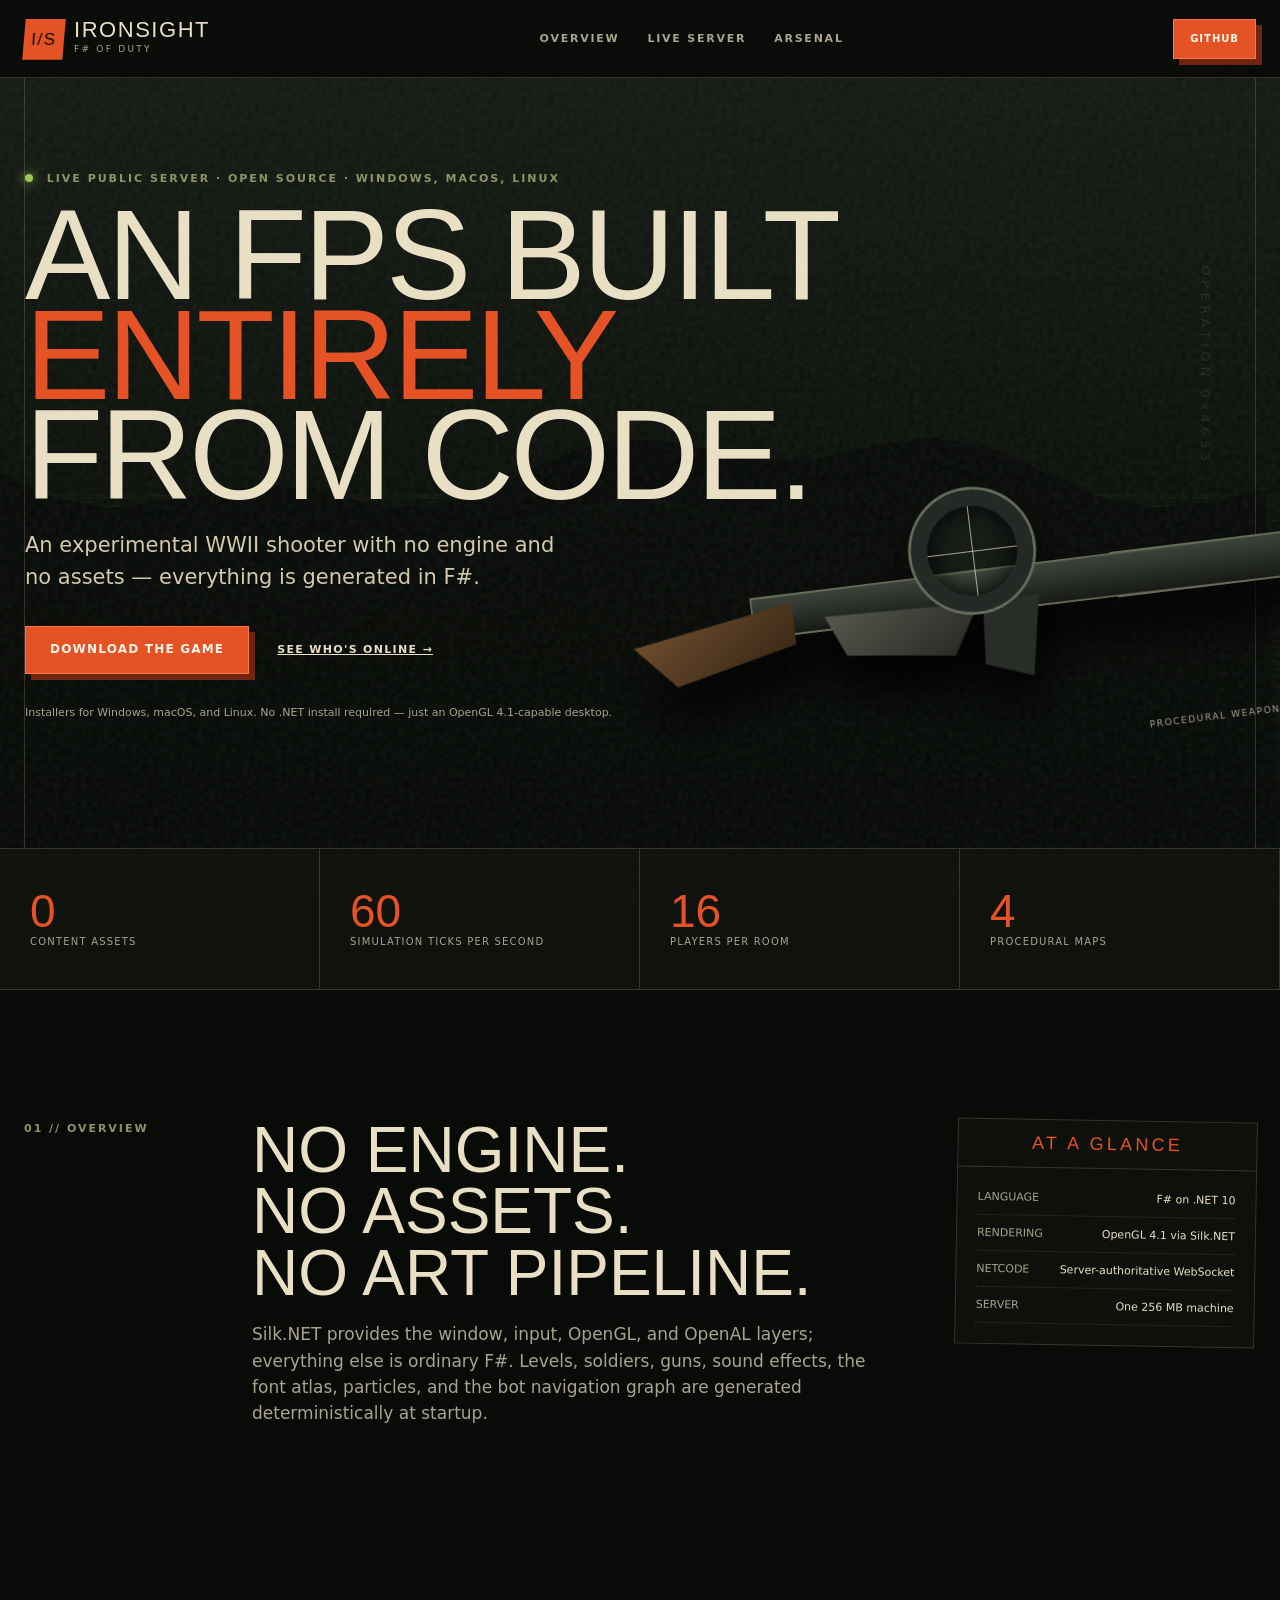
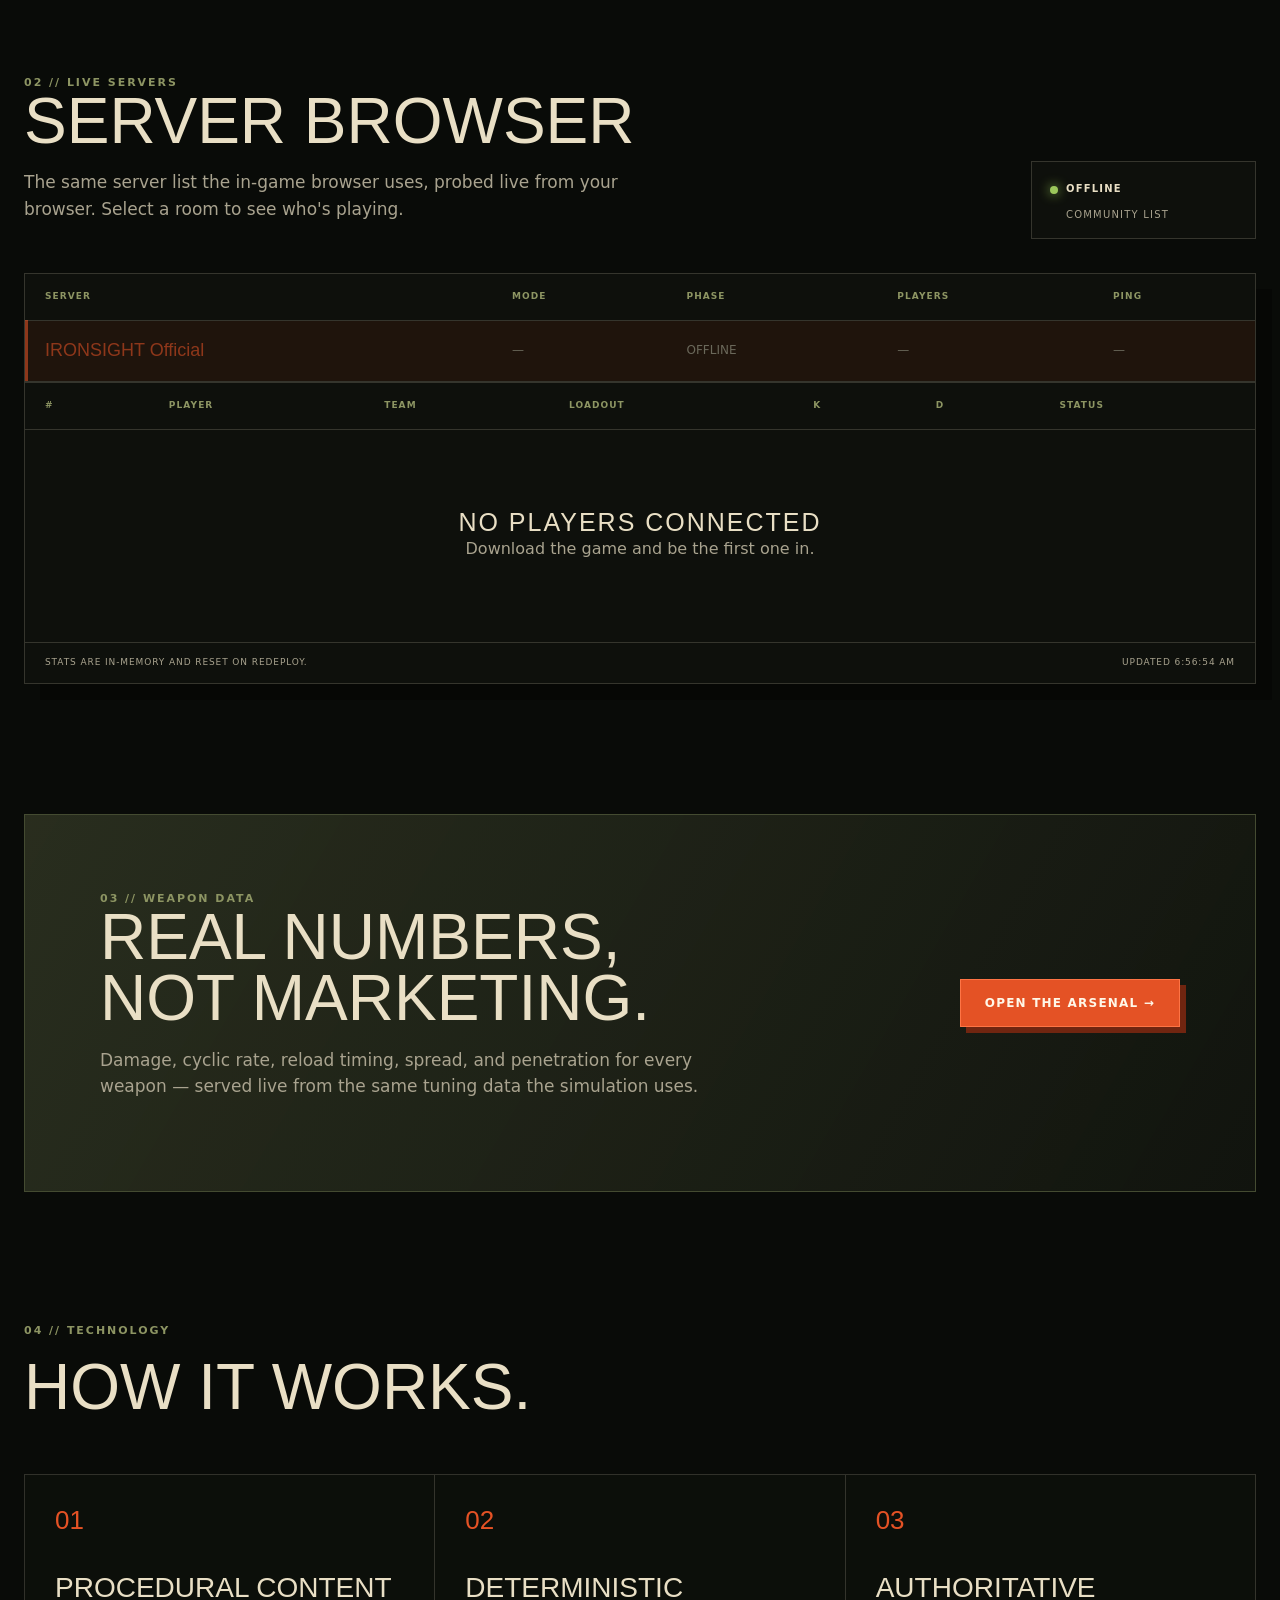
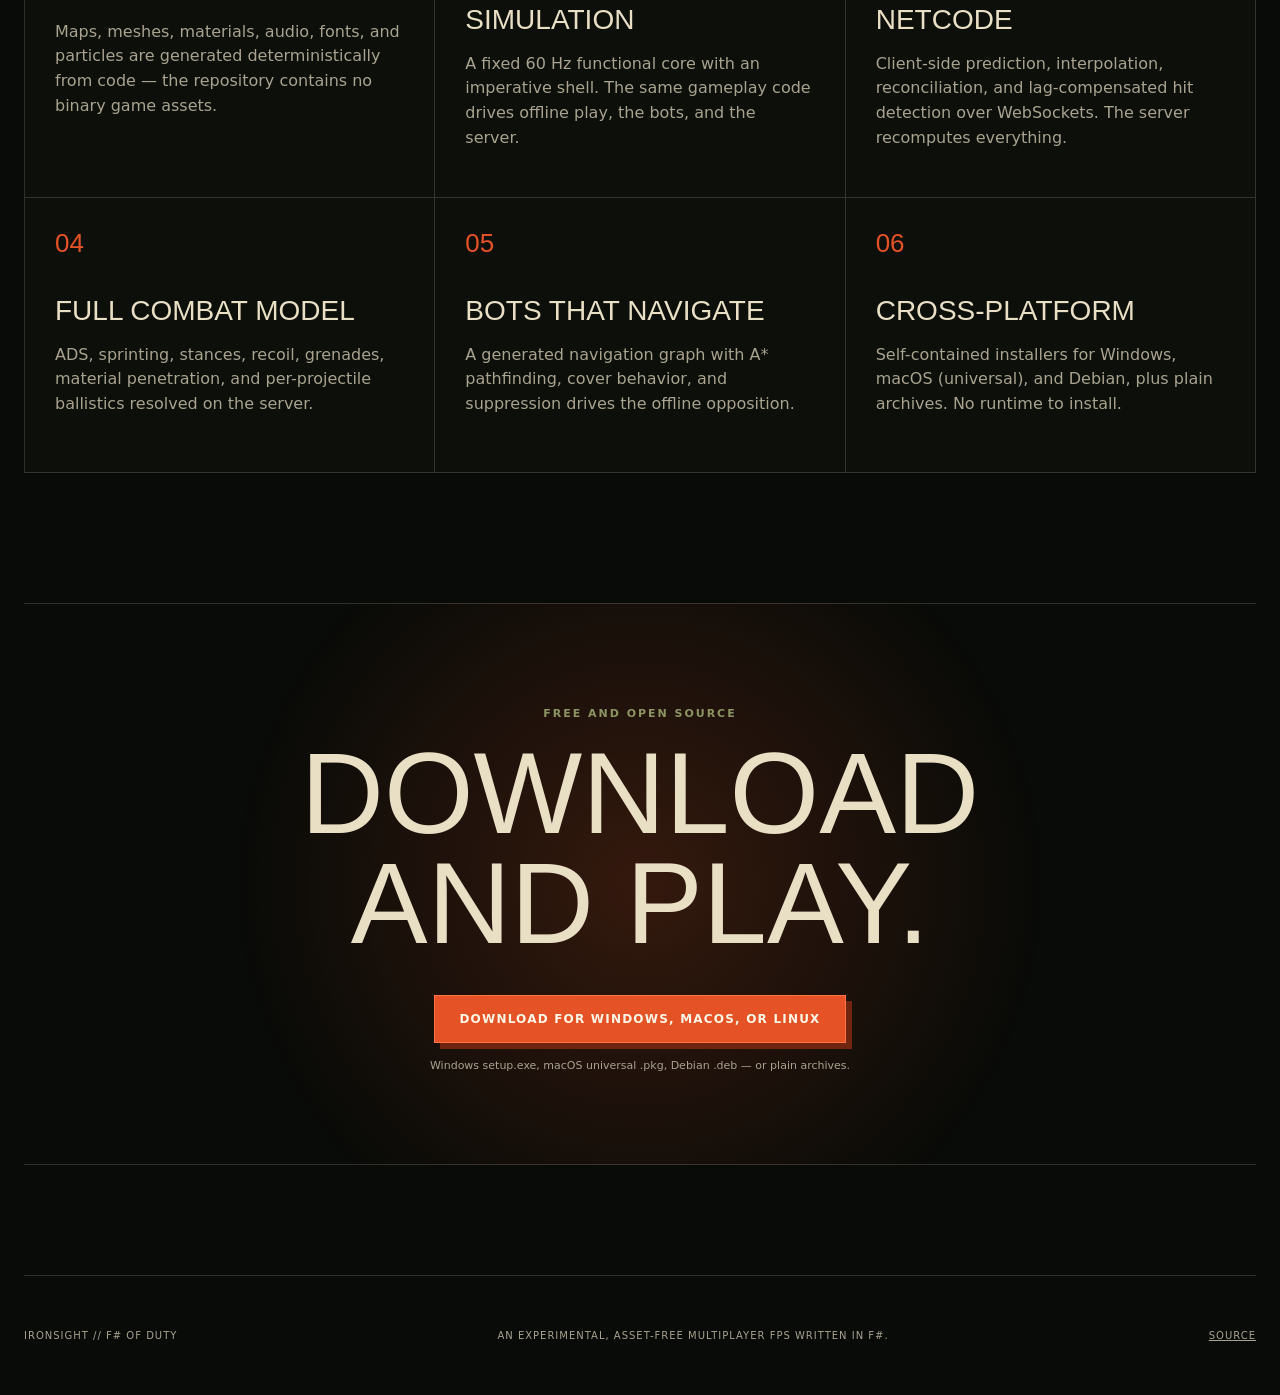
==== commit 6b699240: "copy: drop the Technology nav link" ====
--- a/website/index.html
+++ b/website/index.html
@@ -25,7 +25,6 @@
       <a href="#intel">Overview</a>
       <a href="#leaderboard">Live server</a>
       <a href="arsenal.html">Arsenal</a>
-      <a href="#features">Technology</a>
     </nav>
     <a class="button button-small" href="https://github.com/HelgeSverre/fsharp-of-duty">GitHub</a>
   </header>
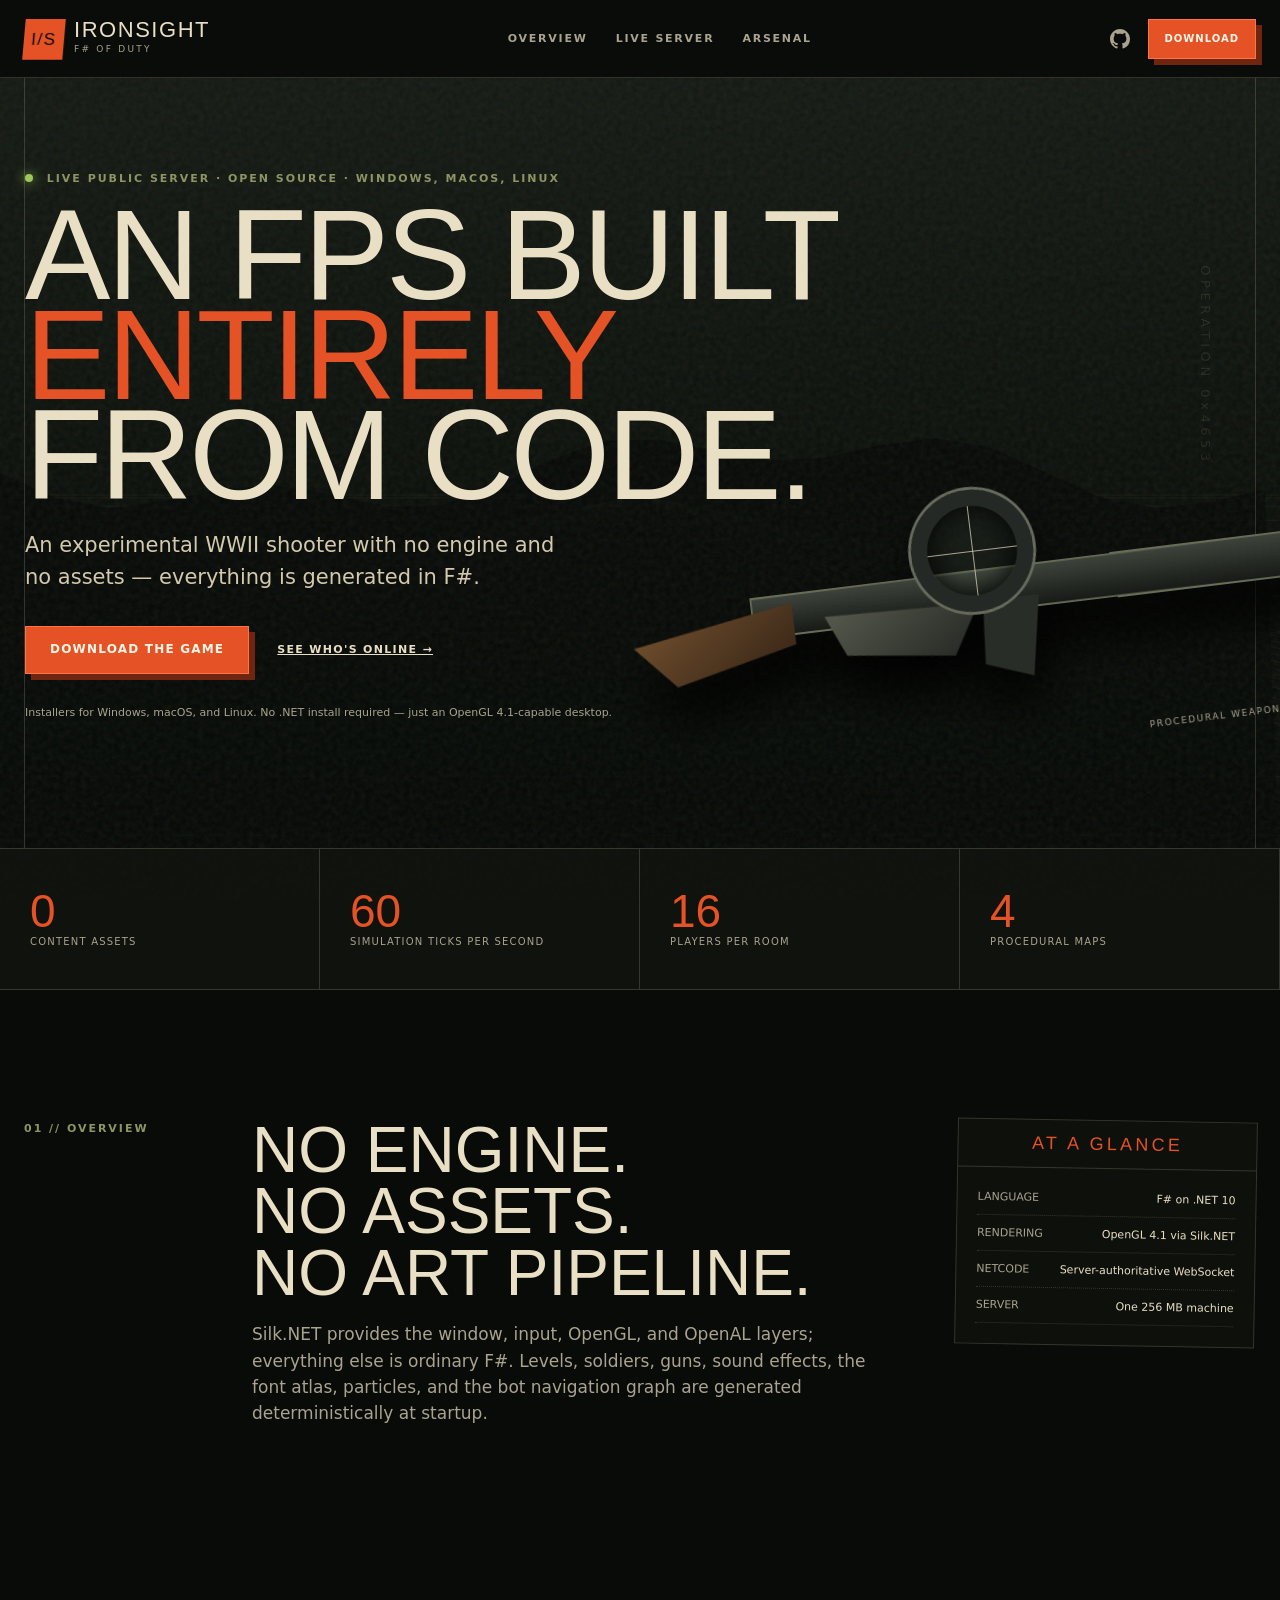
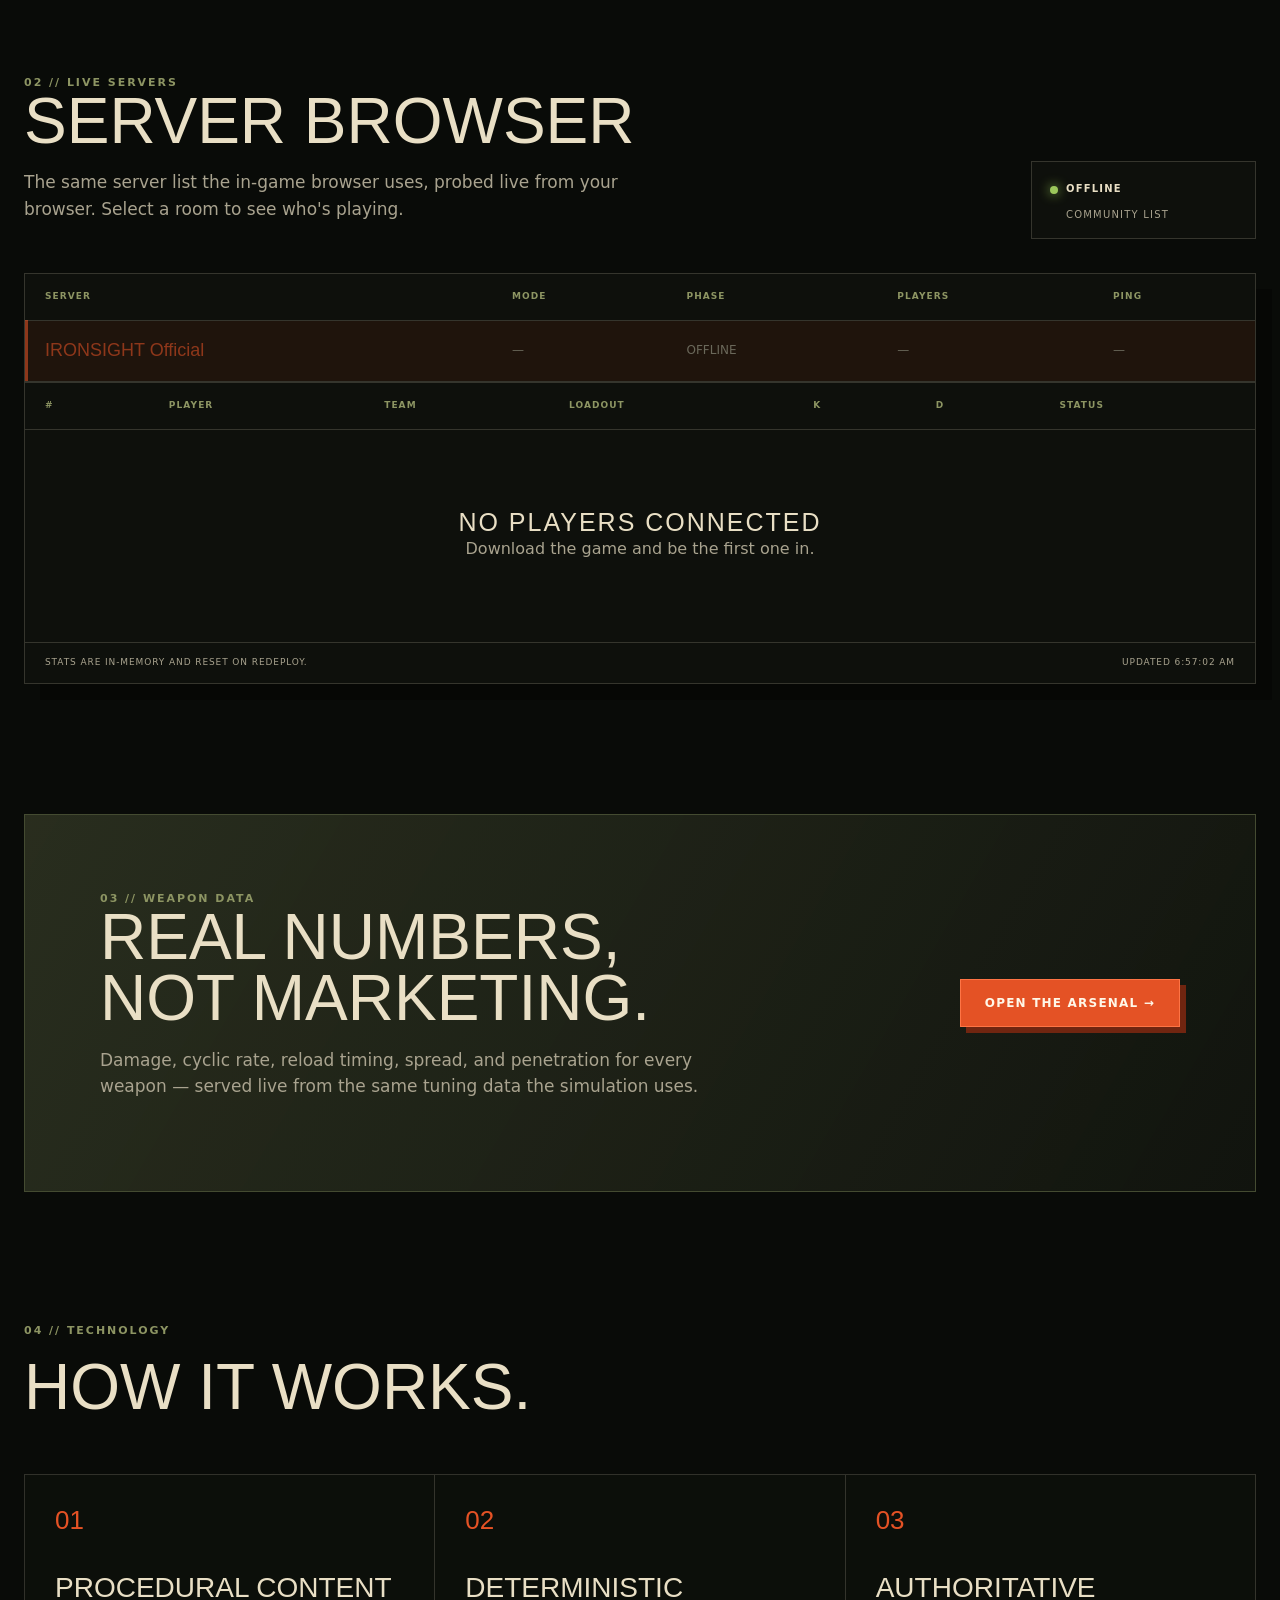
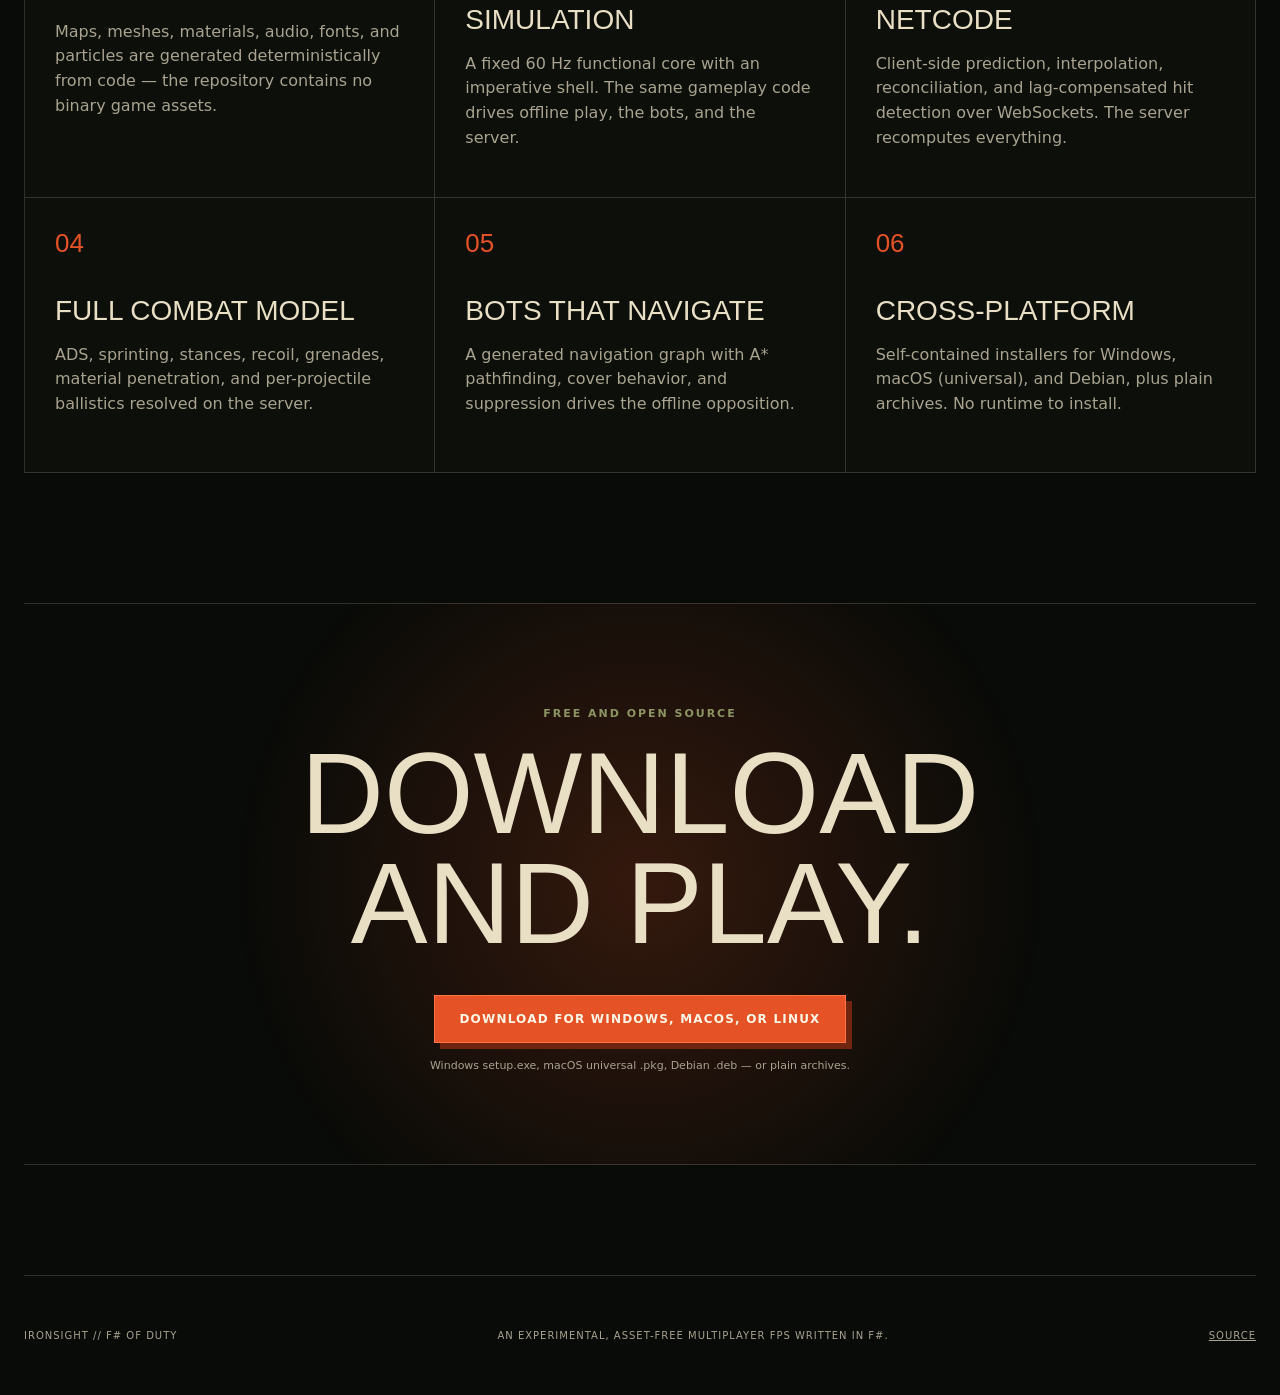
==== commit 193697dd: "site: header Download button with a muted GitHub icon beside it" ====
--- a/website/index.html
+++ b/website/index.html
@@ -26,7 +26,10 @@
       <a href="#leaderboard">Live server</a>
       <a href="arsenal.html">Arsenal</a>
     </nav>
-    <a class="button button-small" href="https://github.com/HelgeSverre/fsharp-of-duty">GitHub</a>
+    <div class="header-actions">
+      <a class="github-link" href="https://github.com/HelgeSverre/fsharp-of-duty" aria-label="Source on GitHub"><svg viewBox="0 0 16 16" aria-hidden="true"><path d="M8 0C3.58 0 0 3.58 0 8c0 3.54 2.29 6.53 5.47 7.59.4.07.55-.17.55-.38 0-.19-.01-.82-.01-1.49-2.01.37-2.53-.49-2.69-.94-.09-.23-.48-.94-.82-1.13-.28-.15-.68-.52-.01-.53.63-.01 1.08.58 1.23.82.72 1.21 1.87.87 2.33.66.07-.52.28-.87.51-1.07-1.78-.2-3.64-.89-3.64-3.95 0-.87.31-1.59.82-2.15-.08-.2-.36-1.02.08-2.12 0 0 .67-.21 2.2.82.64-.18 1.32-.27 2-.27s1.36.09 2 .27c1.53-1.04 2.2-.82 2.2-.82.44 1.1.16 1.92.08 2.12.51.56.82 1.27.82 2.15 0 3.07-1.87 3.75-3.65 3.95.29.25.54.73.54 1.48 0 1.07-.01 1.93-.01 2.2 0 .21.15.46.55.38A8.01 8.01 0 0 0 16 8c0-4.42-3.58-8-8-8z"/></svg></a>
+      <a class="button button-small" href="https://github.com/HelgeSverre/fsharp-of-duty/releases/latest">Download</a>
+    </div>
   </header>
 
   <main id="top">
--- a/website/styles.css
+++ b/website/styles.css
@@ -33,6 +33,10 @@
 .button { display: inline-flex; align-items: center; justify-content: center; min-height: 48px; padding: 0 24px; border: 1px solid var(--signal-light); color: #fff7e8; background: var(--signal); box-shadow: 6px 6px 0 #702510; text-decoration: none; text-transform: uppercase; font-size: 12px; font-weight: 900; letter-spacing: .1em; transition: transform .18s, box-shadow .18s; }
 .button:hover { transform: translate(3px, 3px); box-shadow: 3px 3px 0 #702510; }
 .button-small { min-height: 40px; padding: 0 16px; font-size: 10px; }
+.header-actions { display: flex; align-items: center; gap: 18px; }
+.github-link { display: inline-flex; color: var(--muted); }
+.github-link:hover { color: var(--paper); }
+.github-link svg { width: 20px; height: 20px; fill: currentColor; }
 .eyebrow, .section-number { color: var(--olive); font-size: 11px; font-weight: 900; letter-spacing: .18em; text-transform: uppercase; }
 .live-dot { display: inline-block; width: 8px; height: 8px; margin-right: 8px; border-radius: 50%; background: #9bc75b; box-shadow: 0 0 12px #9bc75b; animation: pulse 2s infinite; }
 
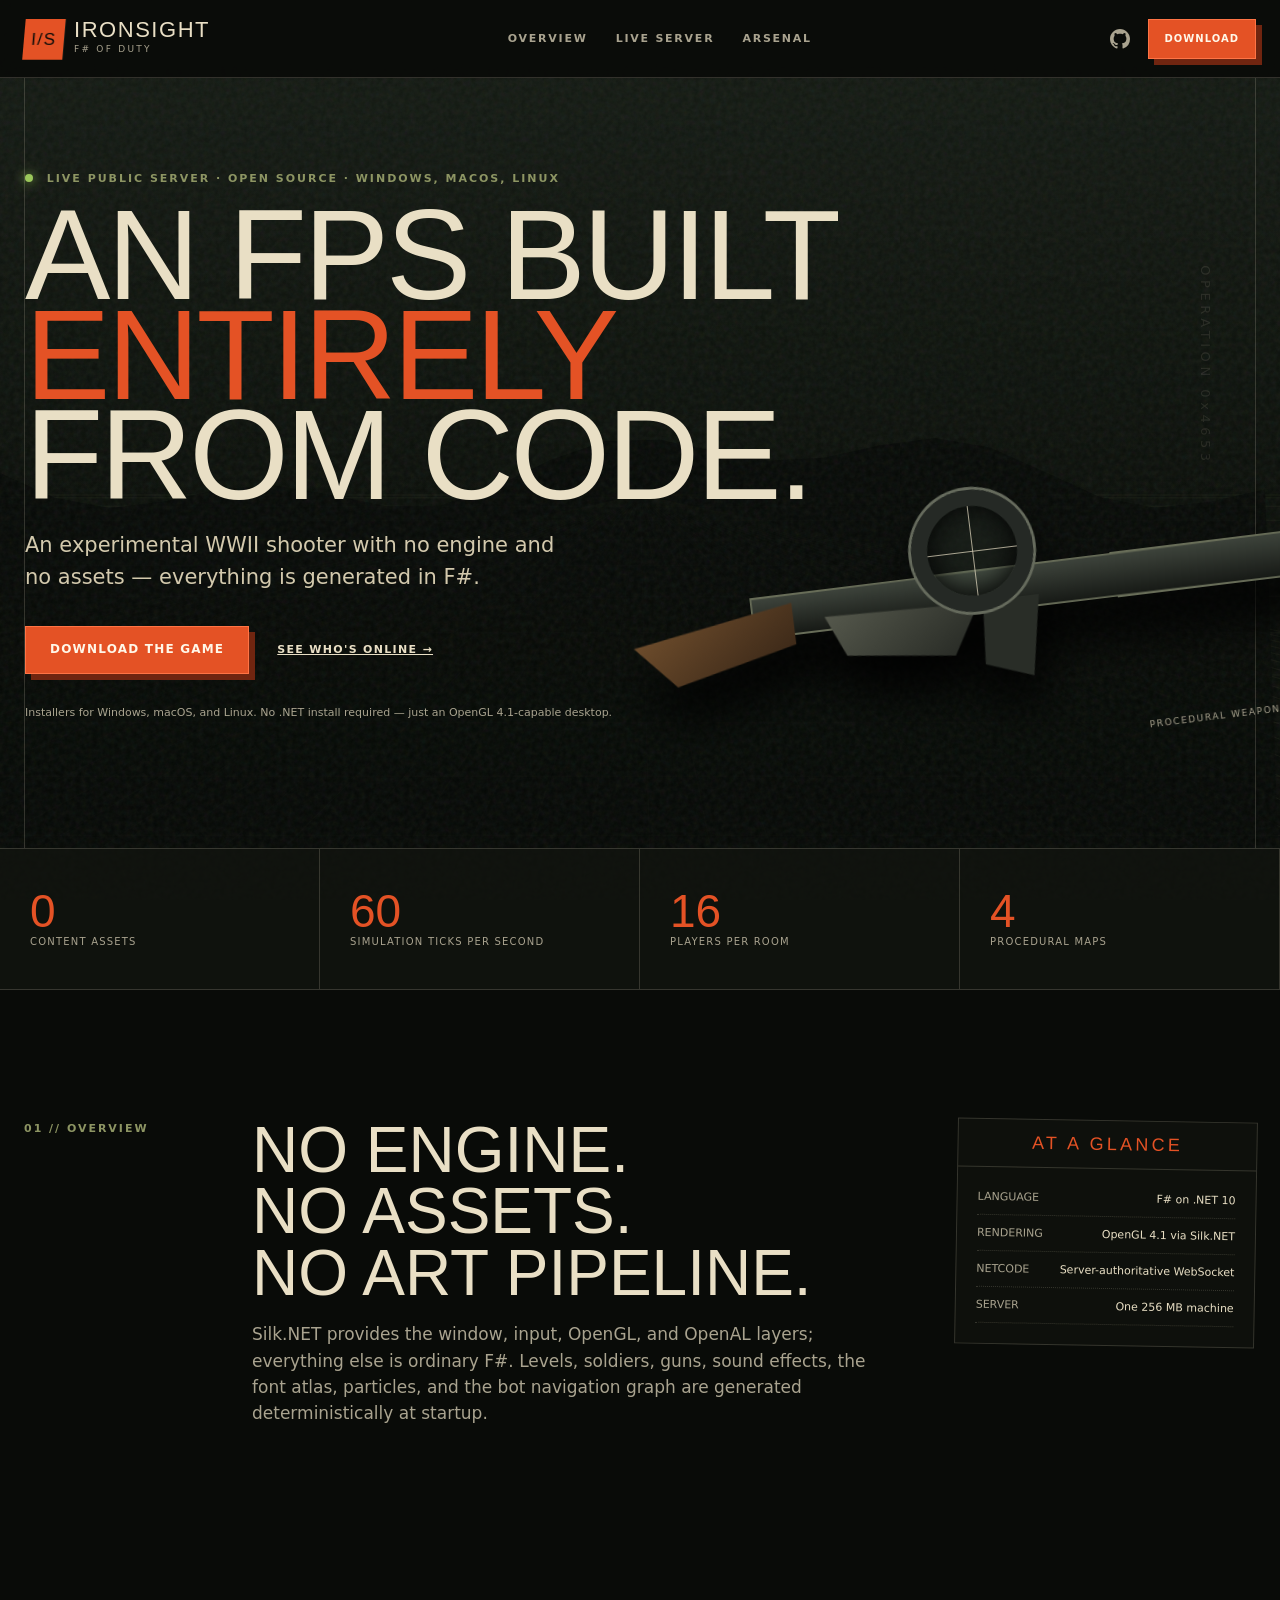
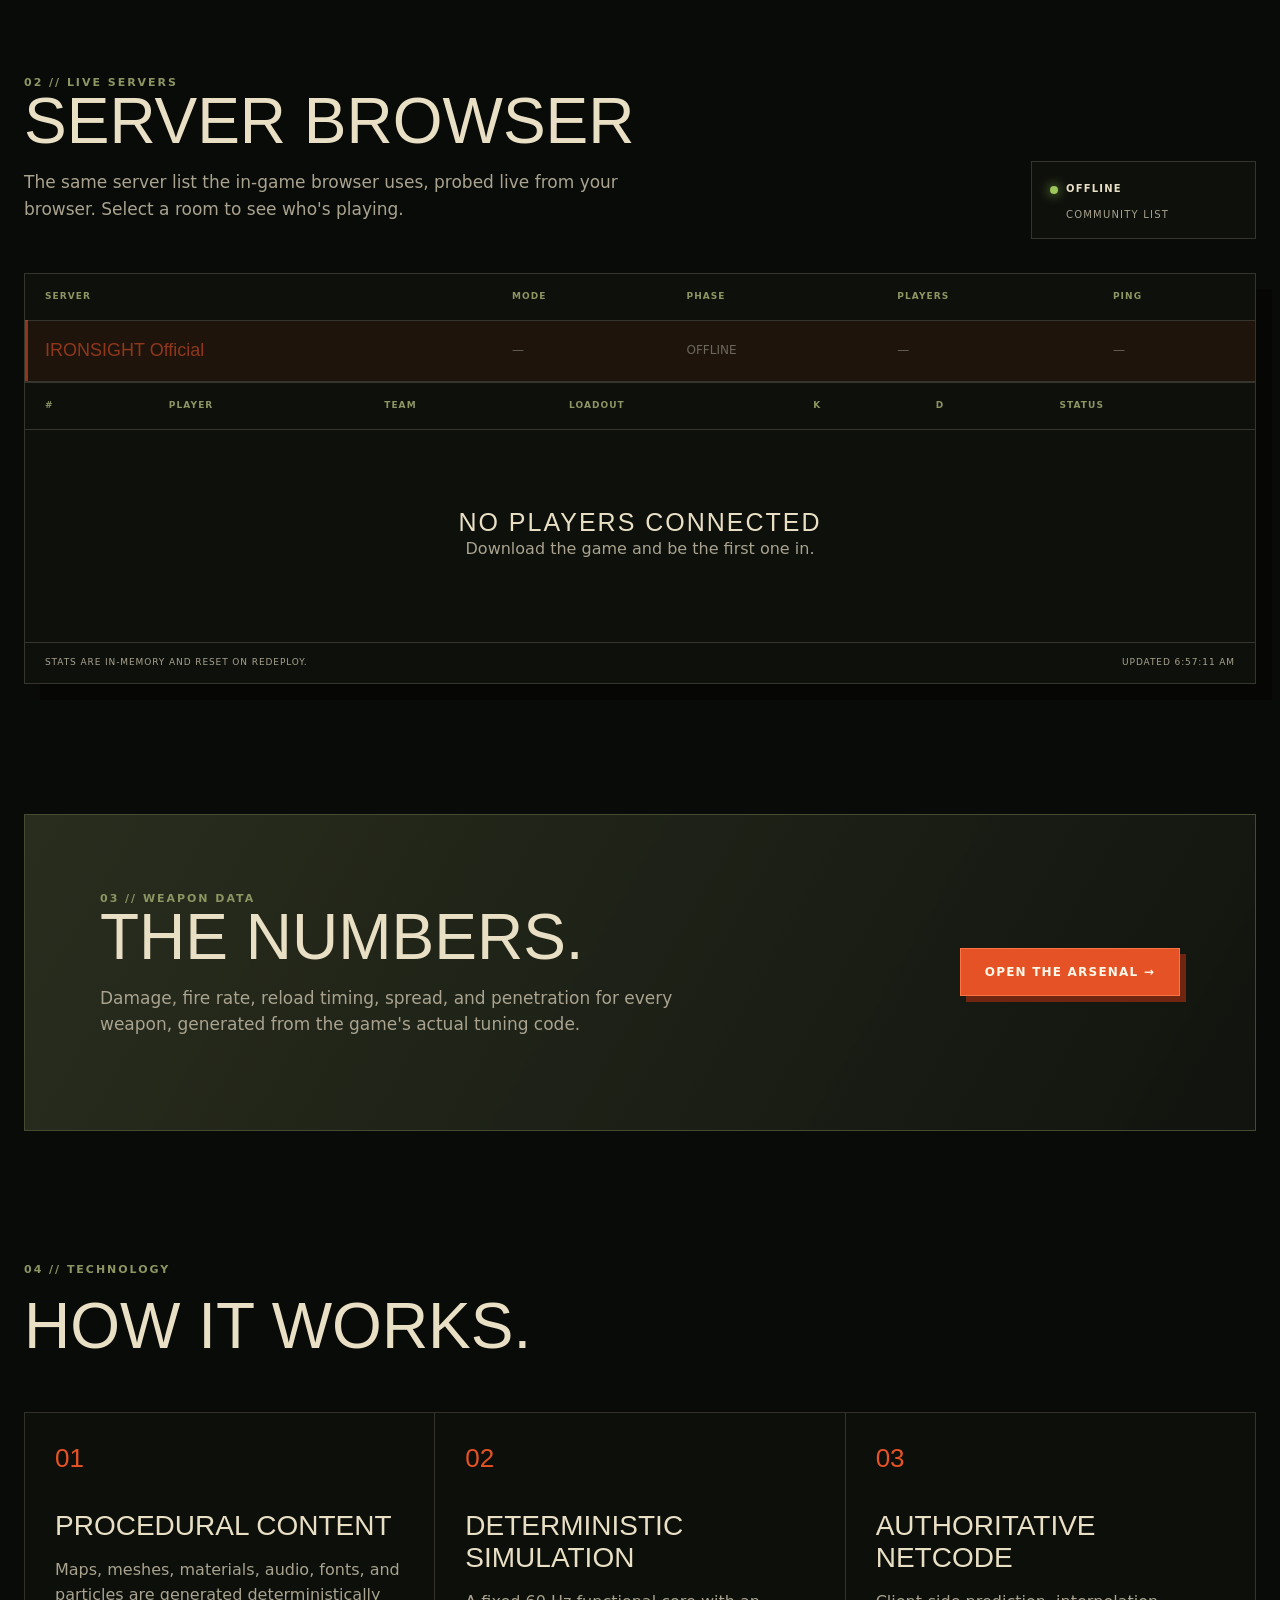
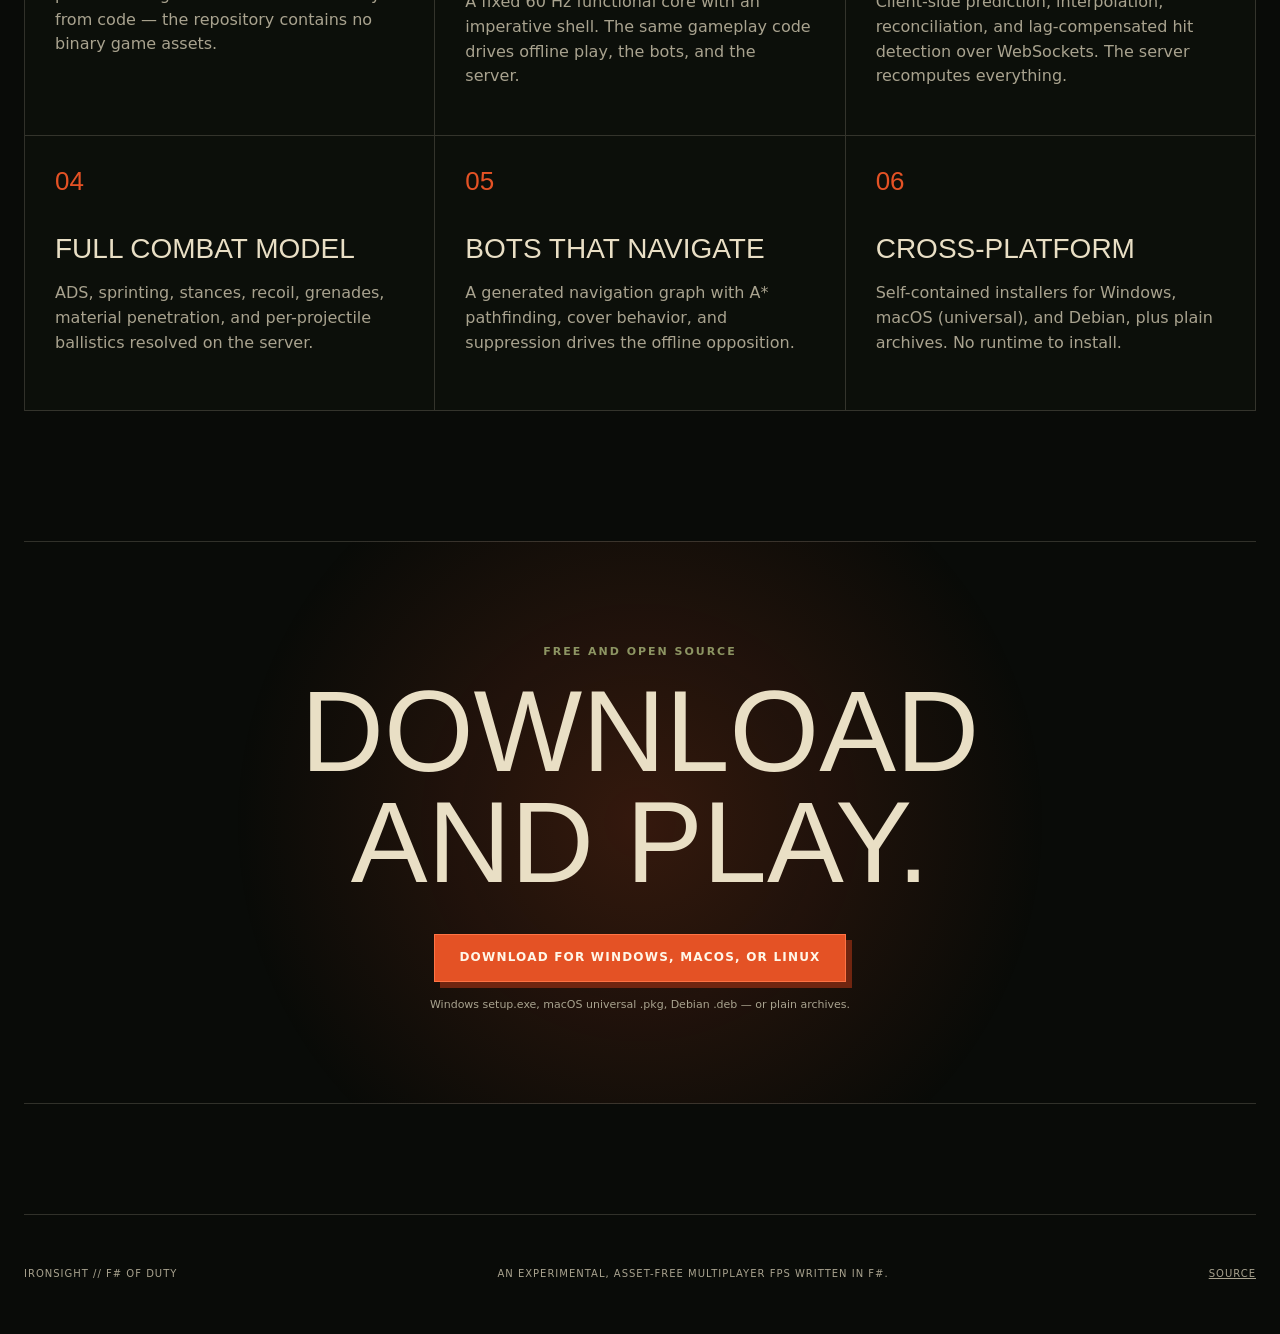
==== commit a0905dfc: "docs: tone down the arsenal callout copy" ====
--- a/website/index.html
+++ b/website/index.html
@@ -114,9 +114,9 @@
     <section class="arsenal-callout shell">
       <div>
         <div class="section-number">03 // WEAPON DATA</div>
-        <h2>Real numbers,<br>not marketing.</h2>
-        <p>Damage, cyclic rate, reload timing, spread, and penetration for every
-          weapon — served live from the same tuning data the simulation uses.</p>
+        <h2>The numbers.</h2>
+        <p>Damage, fire rate, reload timing, spread, and penetration for every
+          weapon, generated from the game's actual tuning code.</p>
       </div>
       <a class="button" href="arsenal.html">Open the arsenal →</a>
     </section>
--- a/website/styles.css
+++ b/website/styles.css
@@ -81,7 +81,10 @@
 .server-badge b, .data-source b { display: inline-block; vertical-align: middle; font-size: 10px; letter-spacing: .12em; }
 .server-badge small, .data-source small { display: block; font-size: 10px; letter-spacing: .12em; }
 .server-badge small, .data-source small { margin: 6px 0 0 16px; color: var(--muted); }
-.weapon-tabs { display: flex; gap: 4px; overflow-x: auto; }
+.weapon-tabs { display: flex; gap: 14px; overflow-x: auto; align-items: flex-start; }
+.weapon-tab-group { display: flex; flex-direction: column; gap: 4px; flex: 1; min-width: 150px; }
+.weapon-tab-group-label { padding-bottom: 4px; border-bottom: 1px solid var(--line); color: var(--muted); font-size: 9px; font-weight: 900; letter-spacing: .18em; white-space: nowrap; }
+.weapon-tab { text-align: left; }
 .weapon-tab { padding: 13px 20px; border: 1px solid var(--line); color: var(--muted); background: #0b0d0a; cursor: pointer; white-space: nowrap; text-transform: uppercase; font-size: 10px; font-weight: 900; letter-spacing: .12em; }
 .weapon-tab.active { color: var(--paper); border-color: var(--signal); background: #37170d; }
 .leaderboard-frame { border: 1px solid var(--line); background: var(--panel); box-shadow: 16px 16px 0 rgba(0,0,0,.3); }
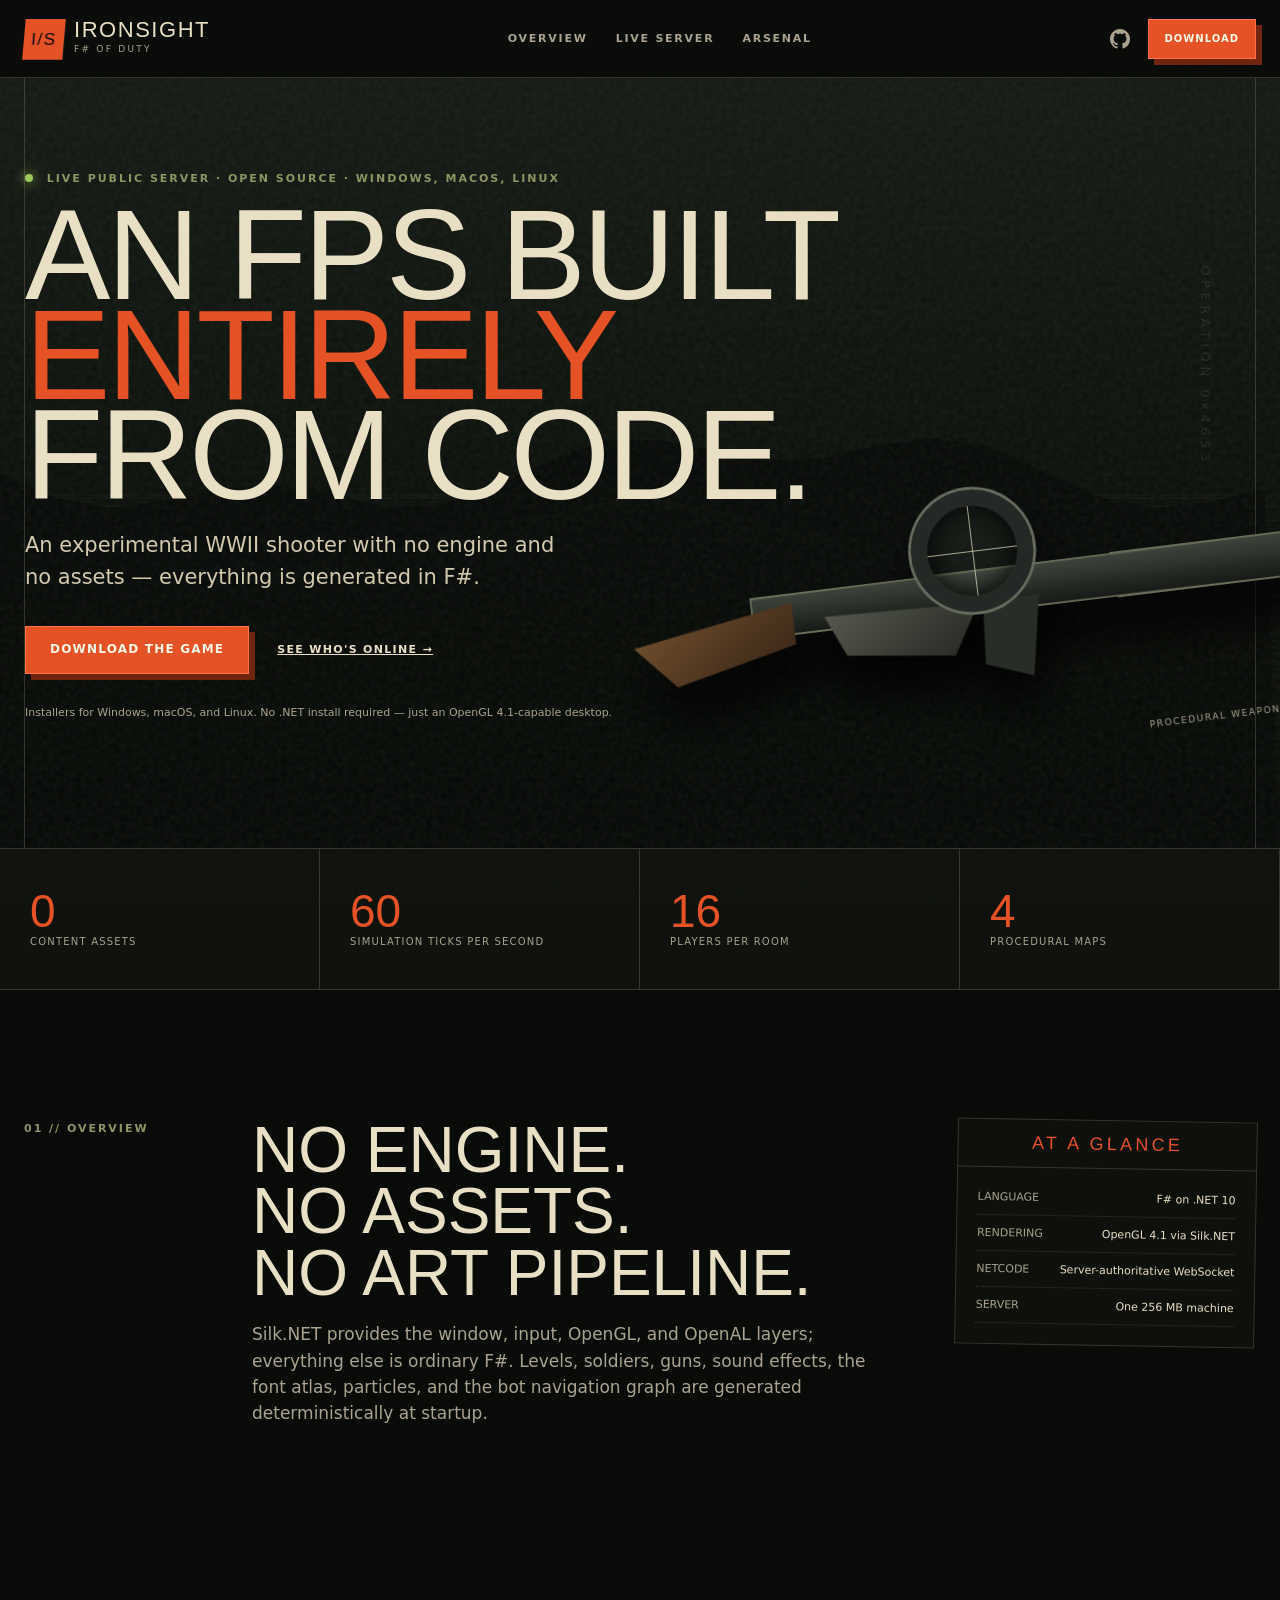
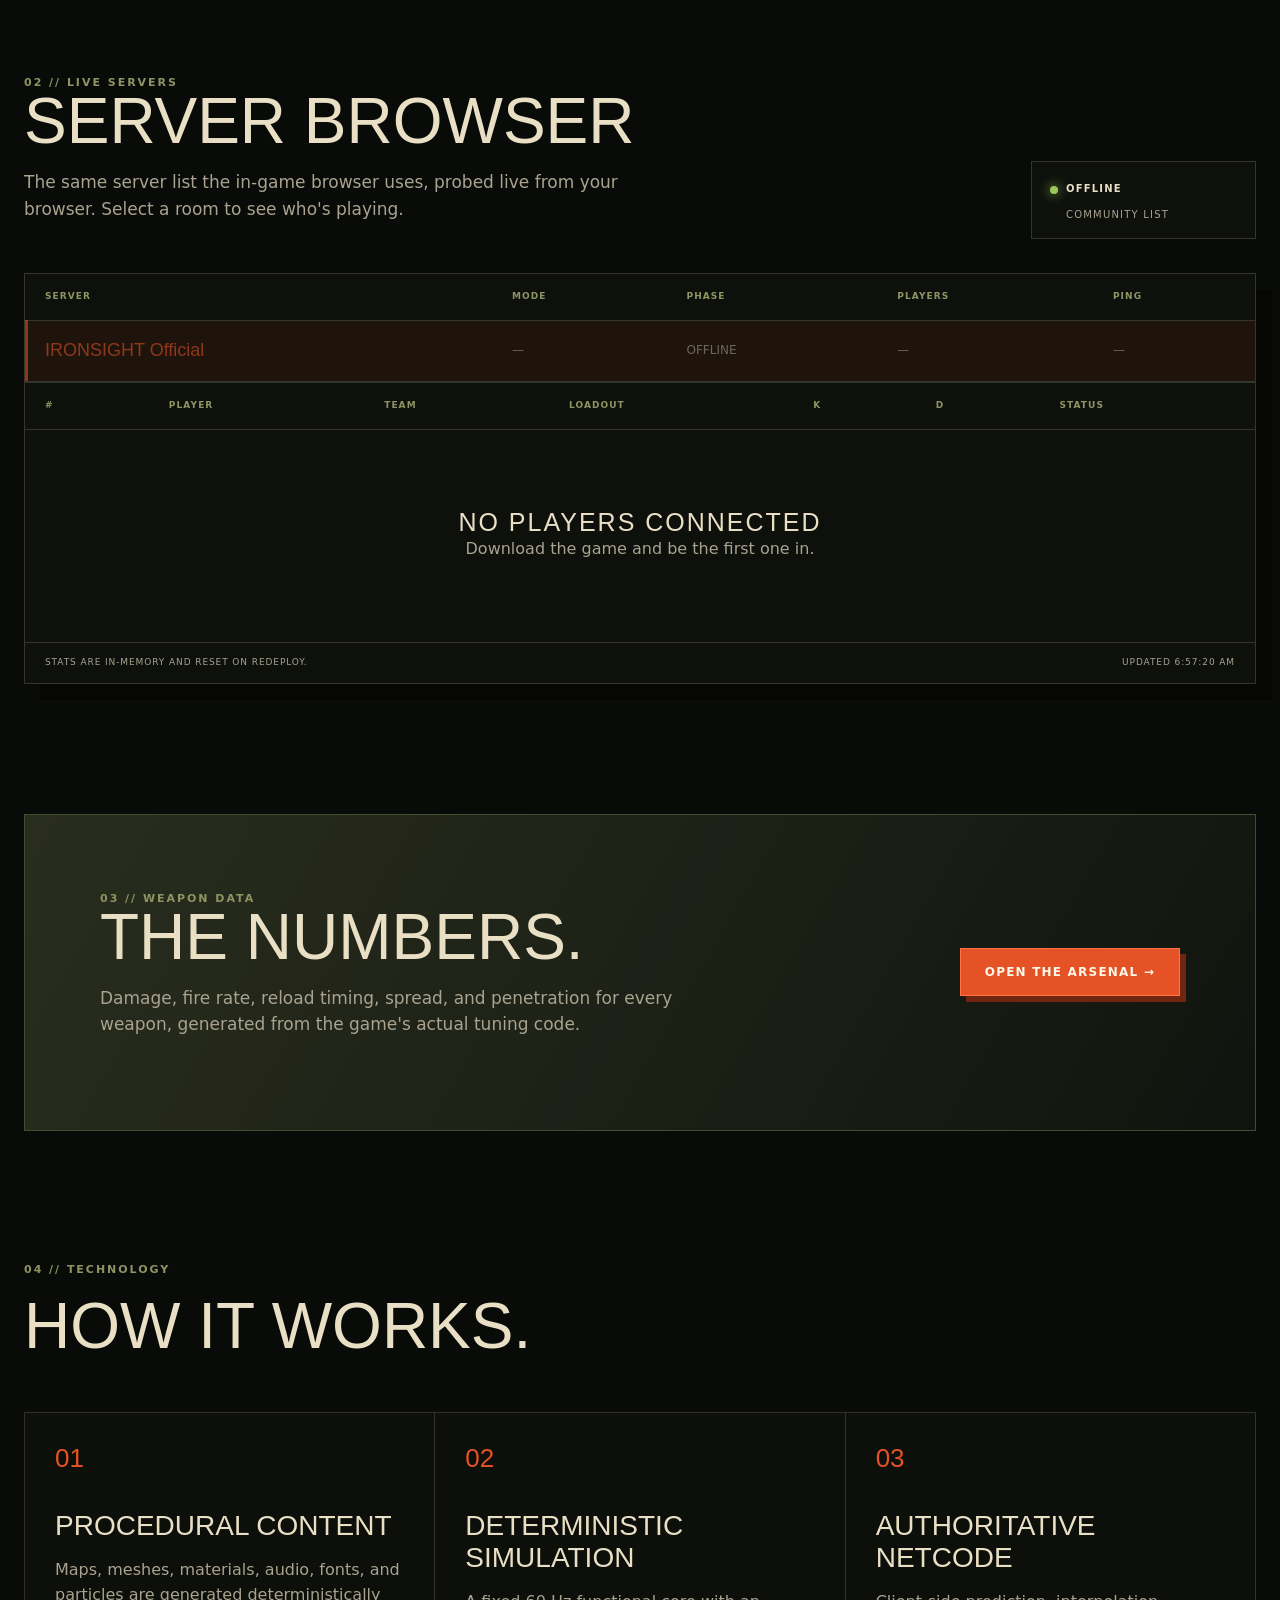
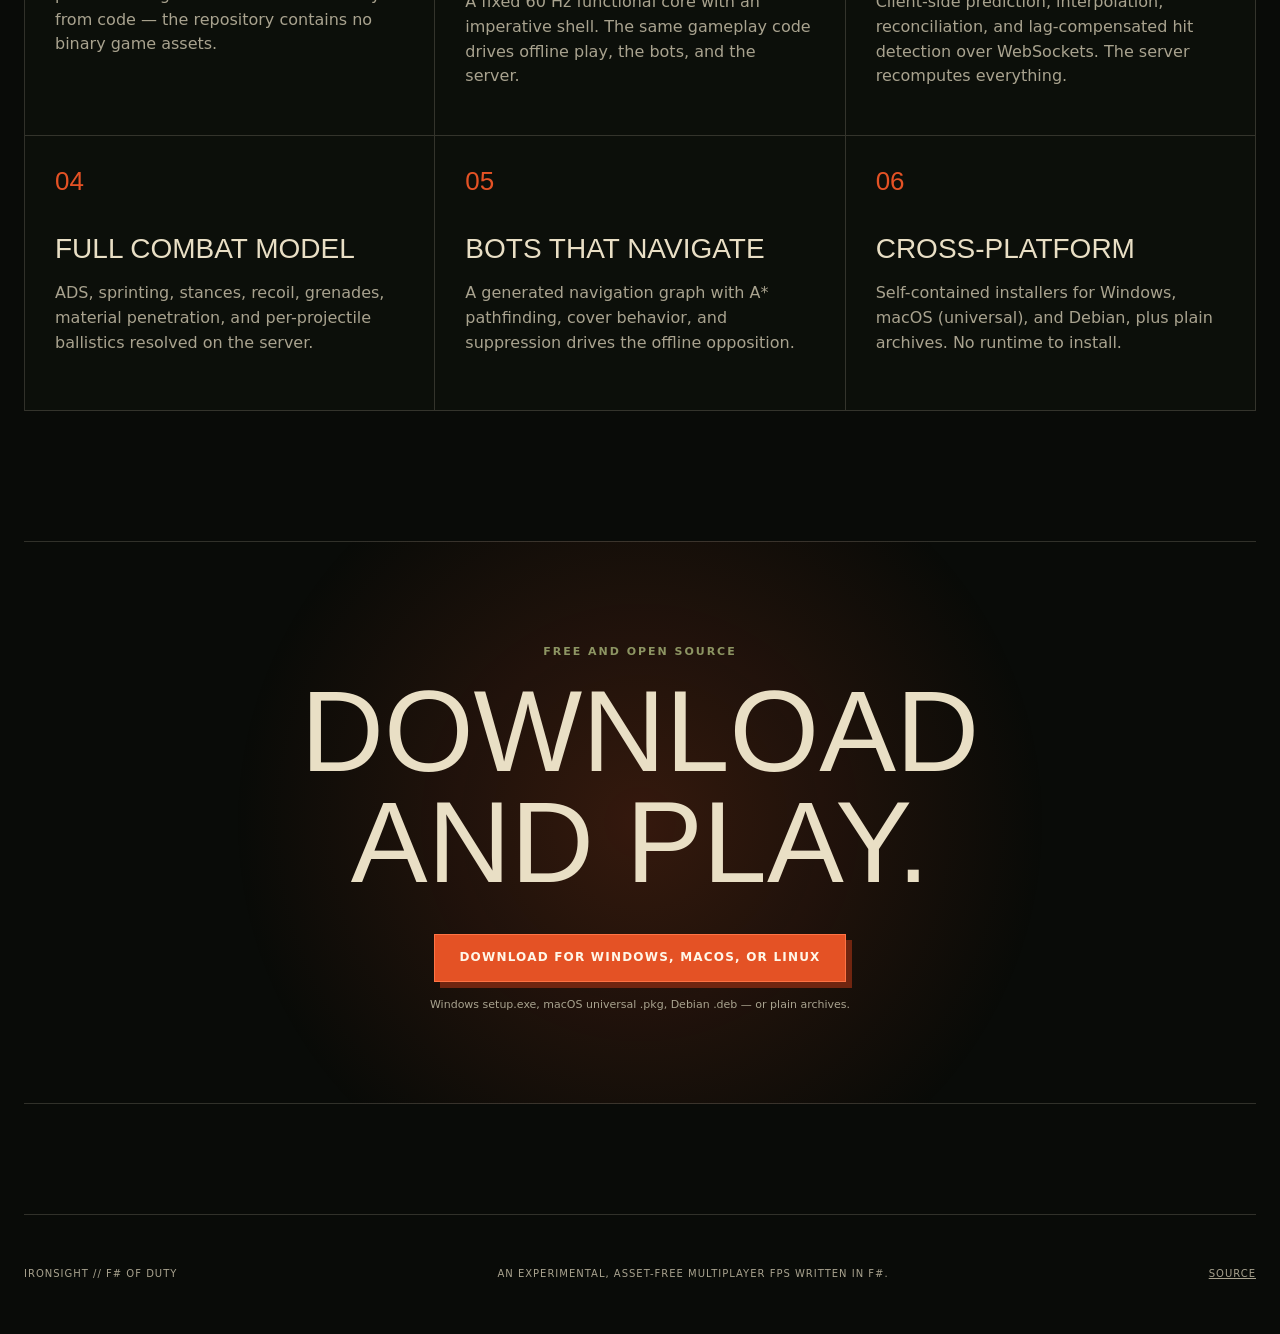
==== commit 3b468b42: "feat(website): SEO/OpenGraph meta tags, generated OG card, and an ICBM tag The OG image is a 1200x63" ====
--- a/website/index.html
+++ b/website/index.html
@@ -7,6 +7,20 @@
   <meta name="theme-color" content="#090b08">
   <meta name="ironsight-api" content="https://fsharp-of-duty.fly.dev">
   <title>IRONSIGHT — an asset-free multiplayer FPS written in F#</title>
+  <link rel="canonical" href="https://fsharp-of-duty.fly.dev/">
+  <meta property="og:type" content="website">
+  <meta property="og:site_name" content="IRONSIGHT">
+  <meta property="og:url" content="https://fsharp-of-duty.fly.dev/">
+  <meta property="og:title" content="IRONSIGHT — an asset-free multiplayer FPS written in F#">
+  <meta property="og:description" content="An experimental WWII shooter with no engine and no assets — every map, weapon, mesh, sound, and font is generated in F#. Free and open source for Windows, macOS, and Linux.">
+  <meta property="og:image" content="https://fsharp-of-duty.fly.dev/og.jpg">
+  <meta property="og:image:width" content="1200">
+  <meta property="og:image:height" content="630">
+  <meta property="og:image:alt" content="IRONSIGHT — an FPS built entirely from code">
+  <meta name="twitter:card" content="summary_large_image">
+  <!-- The server's actual coordinates: Digital Realty/Interxion STO1-6,
+       Esbogatan 11, Kista — traced via the arn WireGuard gateway. Aim carefully. -->
+  <meta name="ICBM" content="59.422226, 17.916696">
   <link rel="icon" href="favicon.svg" type="image/svg+xml">
   <link rel="stylesheet" href="styles.css">
   <script src="app.js" defer></script>
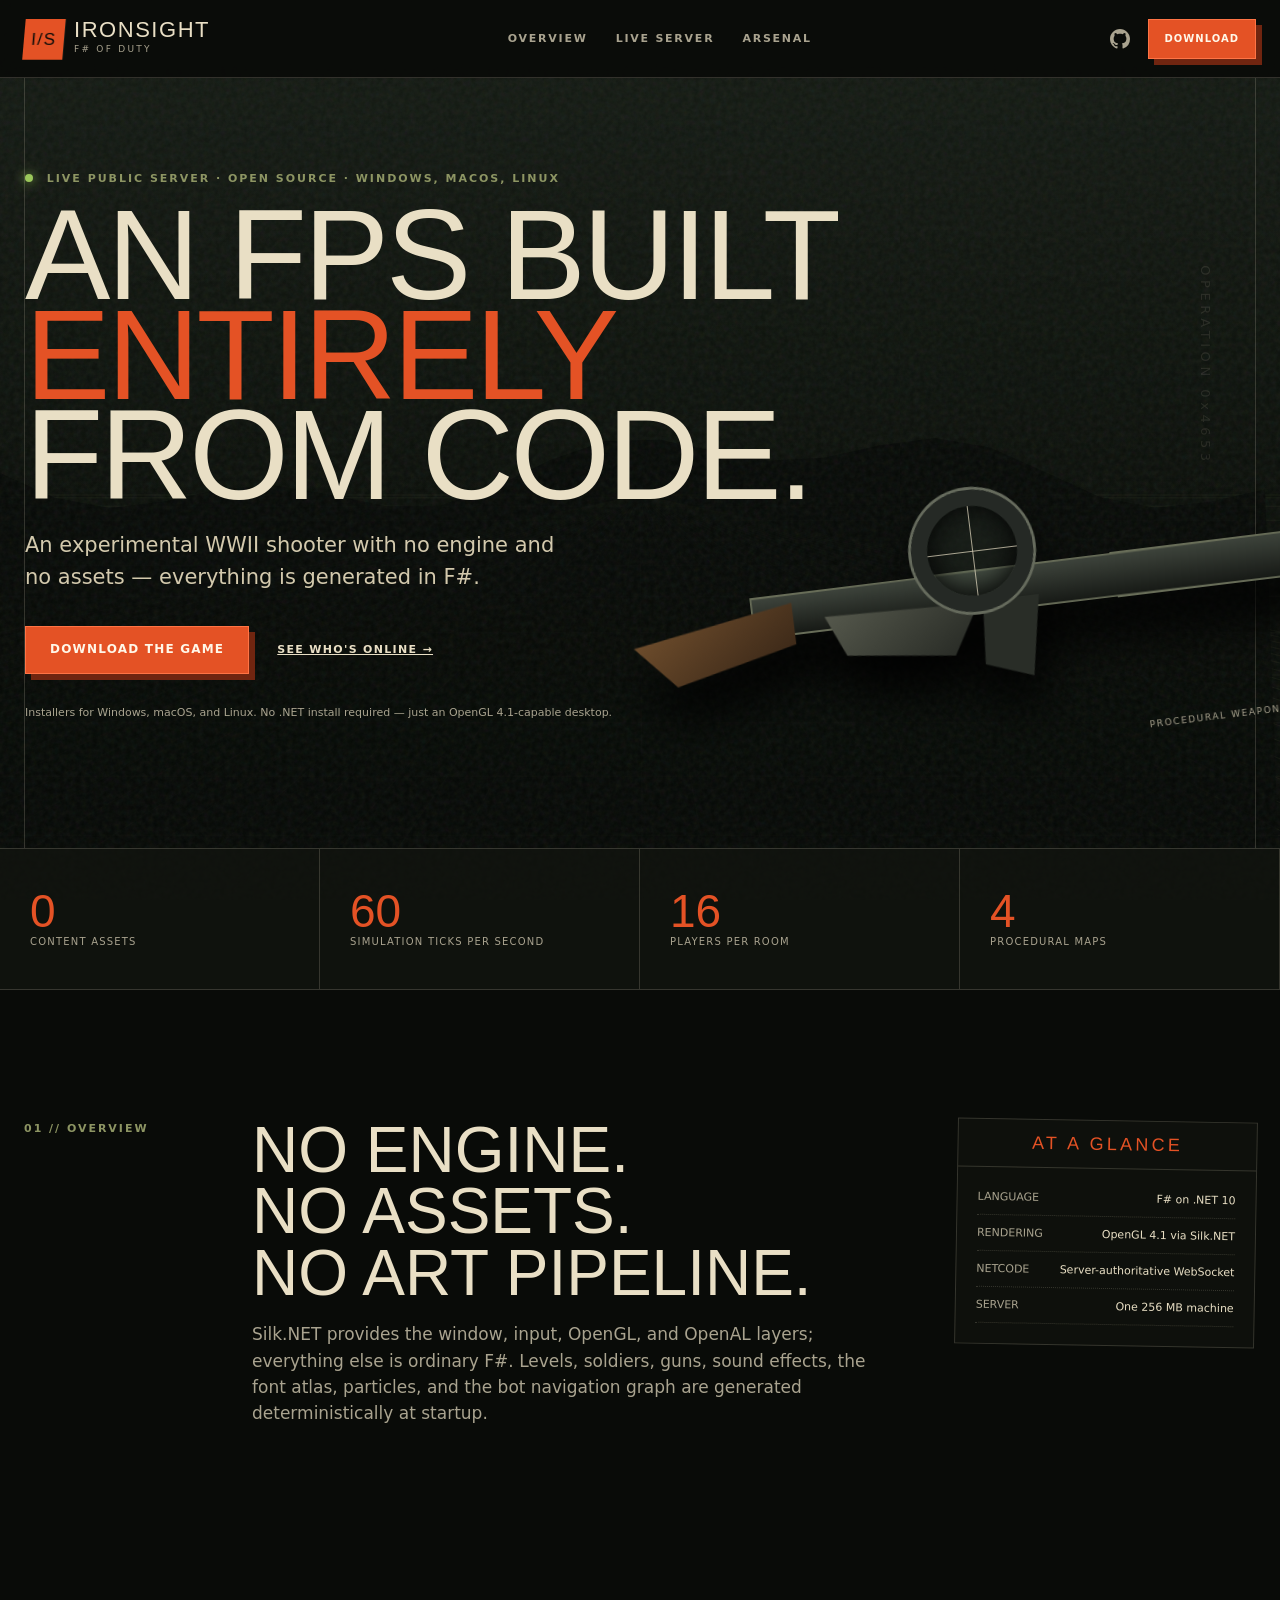
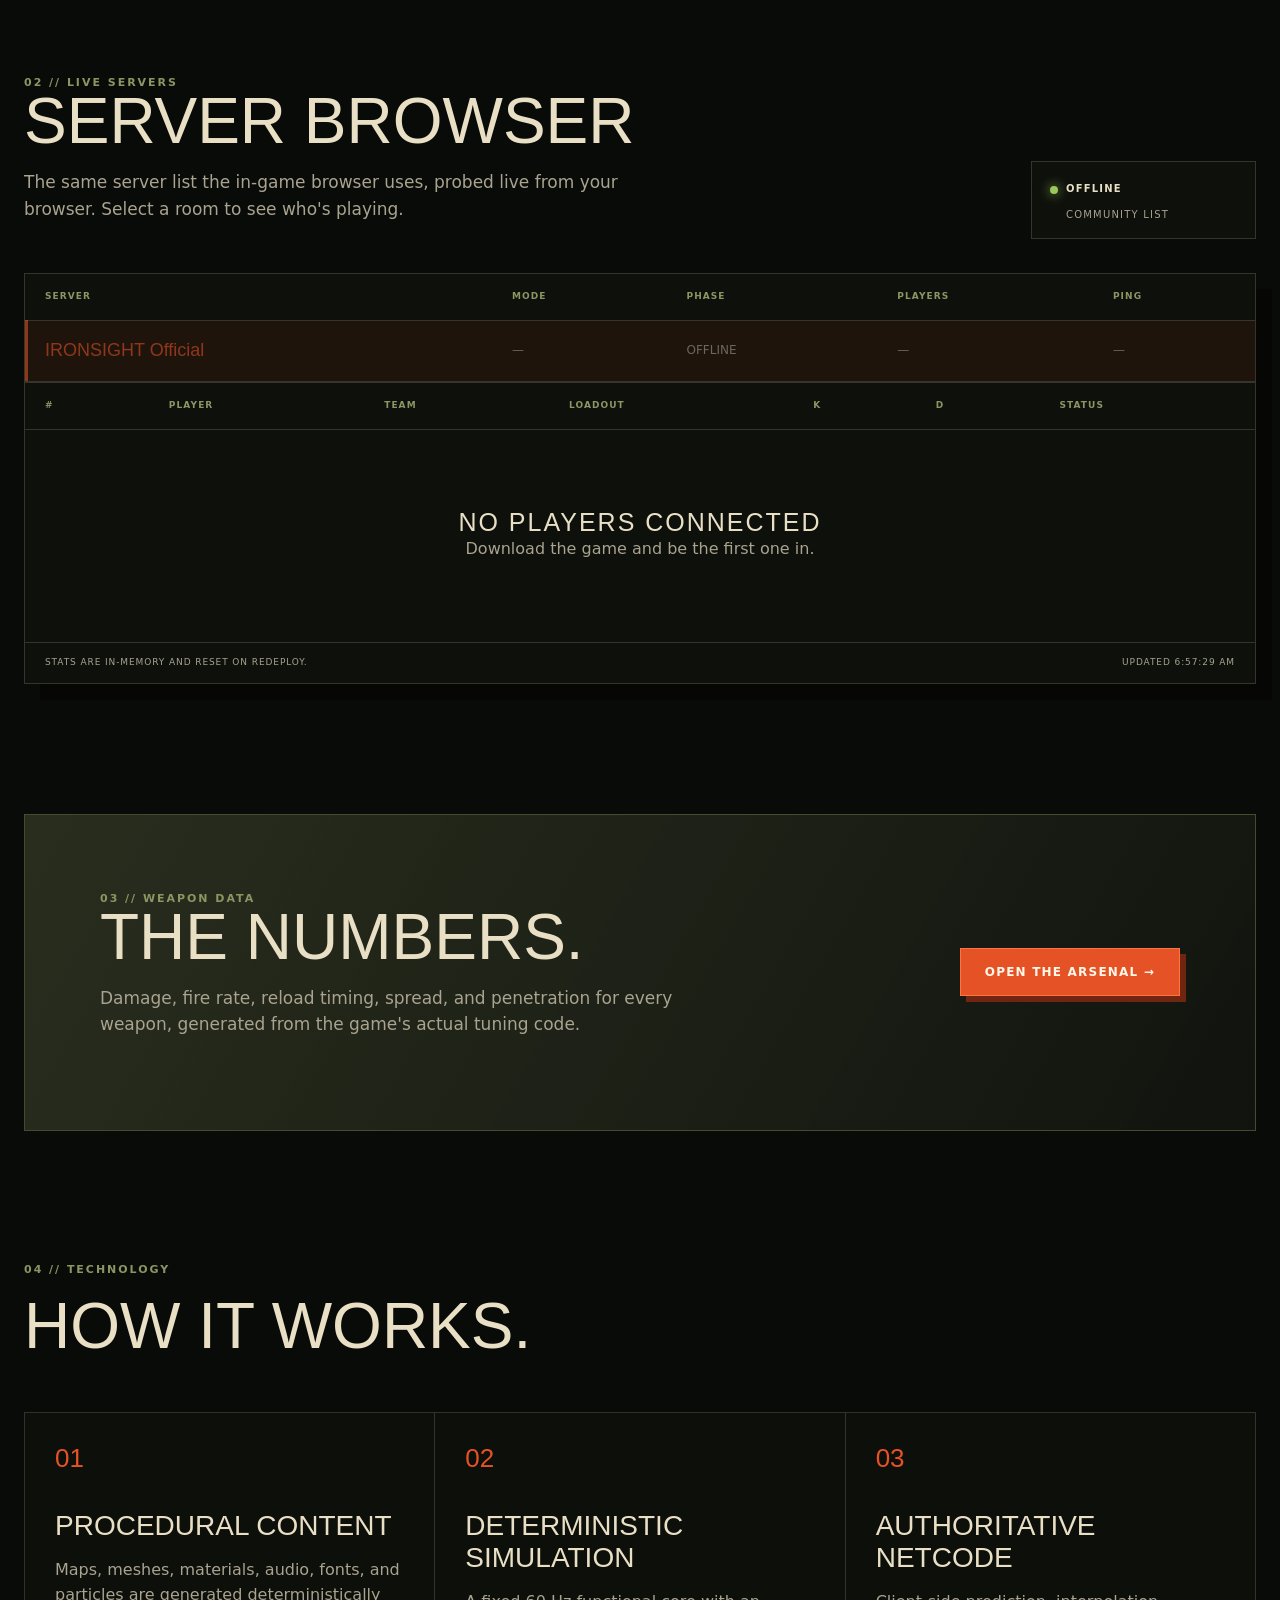
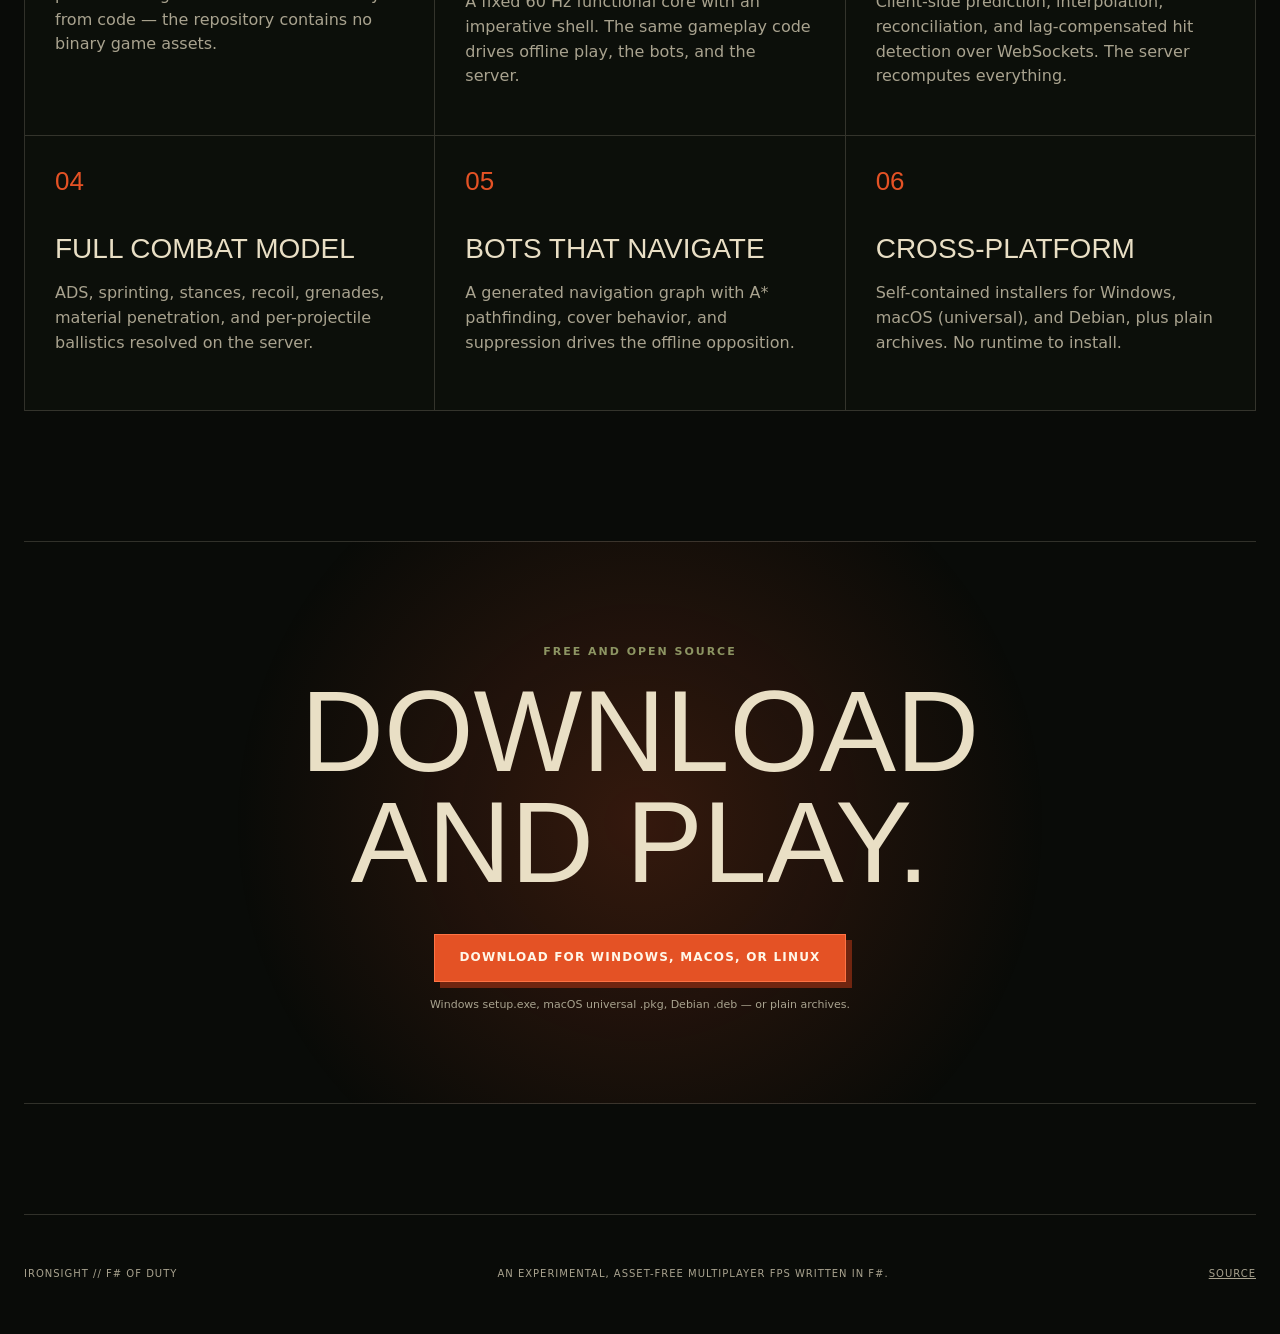
==== commit 61b85098: "chore(website): drop the ICBM tag's comment" ====
--- a/website/index.html
+++ b/website/index.html
@@ -18,8 +18,6 @@
   <meta property="og:image:height" content="630">
   <meta property="og:image:alt" content="IRONSIGHT — an FPS built entirely from code">
   <meta name="twitter:card" content="summary_large_image">
-  <!-- The server's actual coordinates: Digital Realty/Interxion STO1-6,
-       Esbogatan 11, Kista — traced via the arn WireGuard gateway. Aim carefully. -->
   <meta name="ICBM" content="59.422226, 17.916696">
   <link rel="icon" href="favicon.svg" type="image/svg+xml">
   <link rel="stylesheet" href="styles.css">
